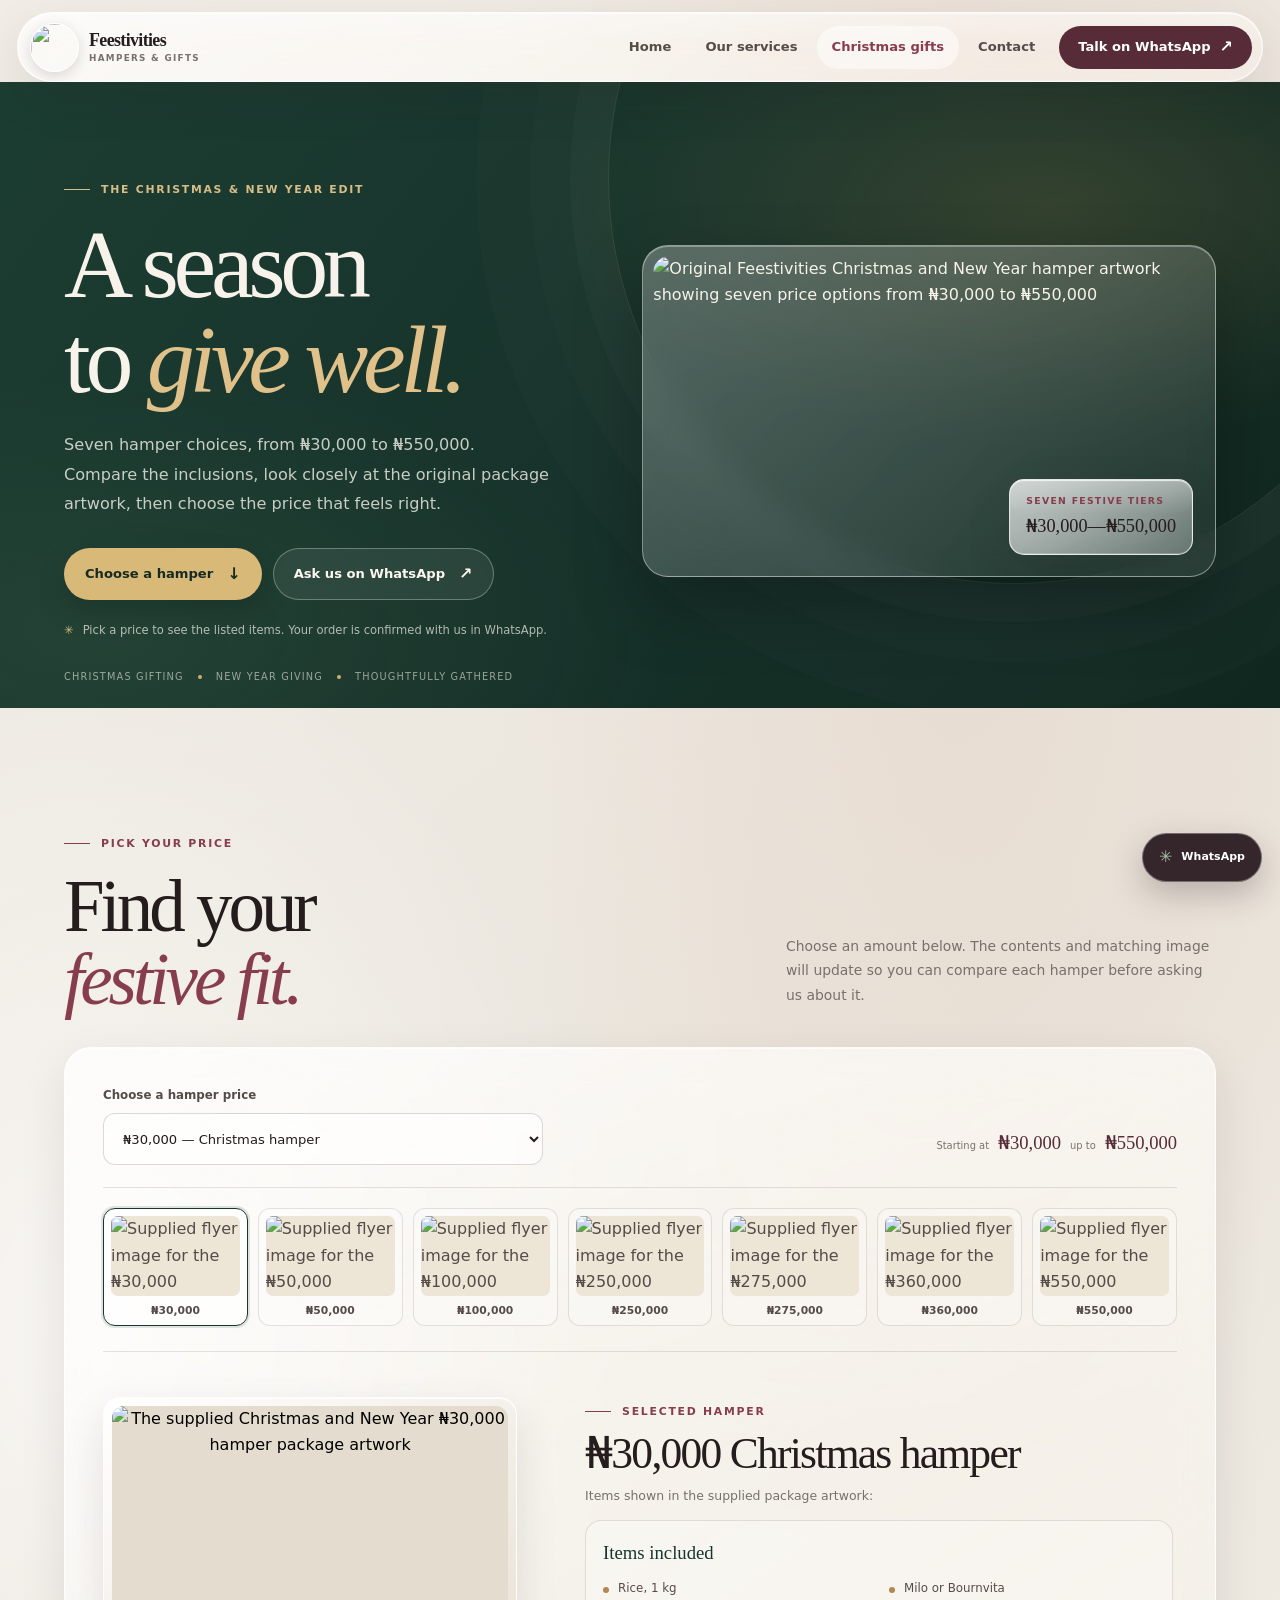
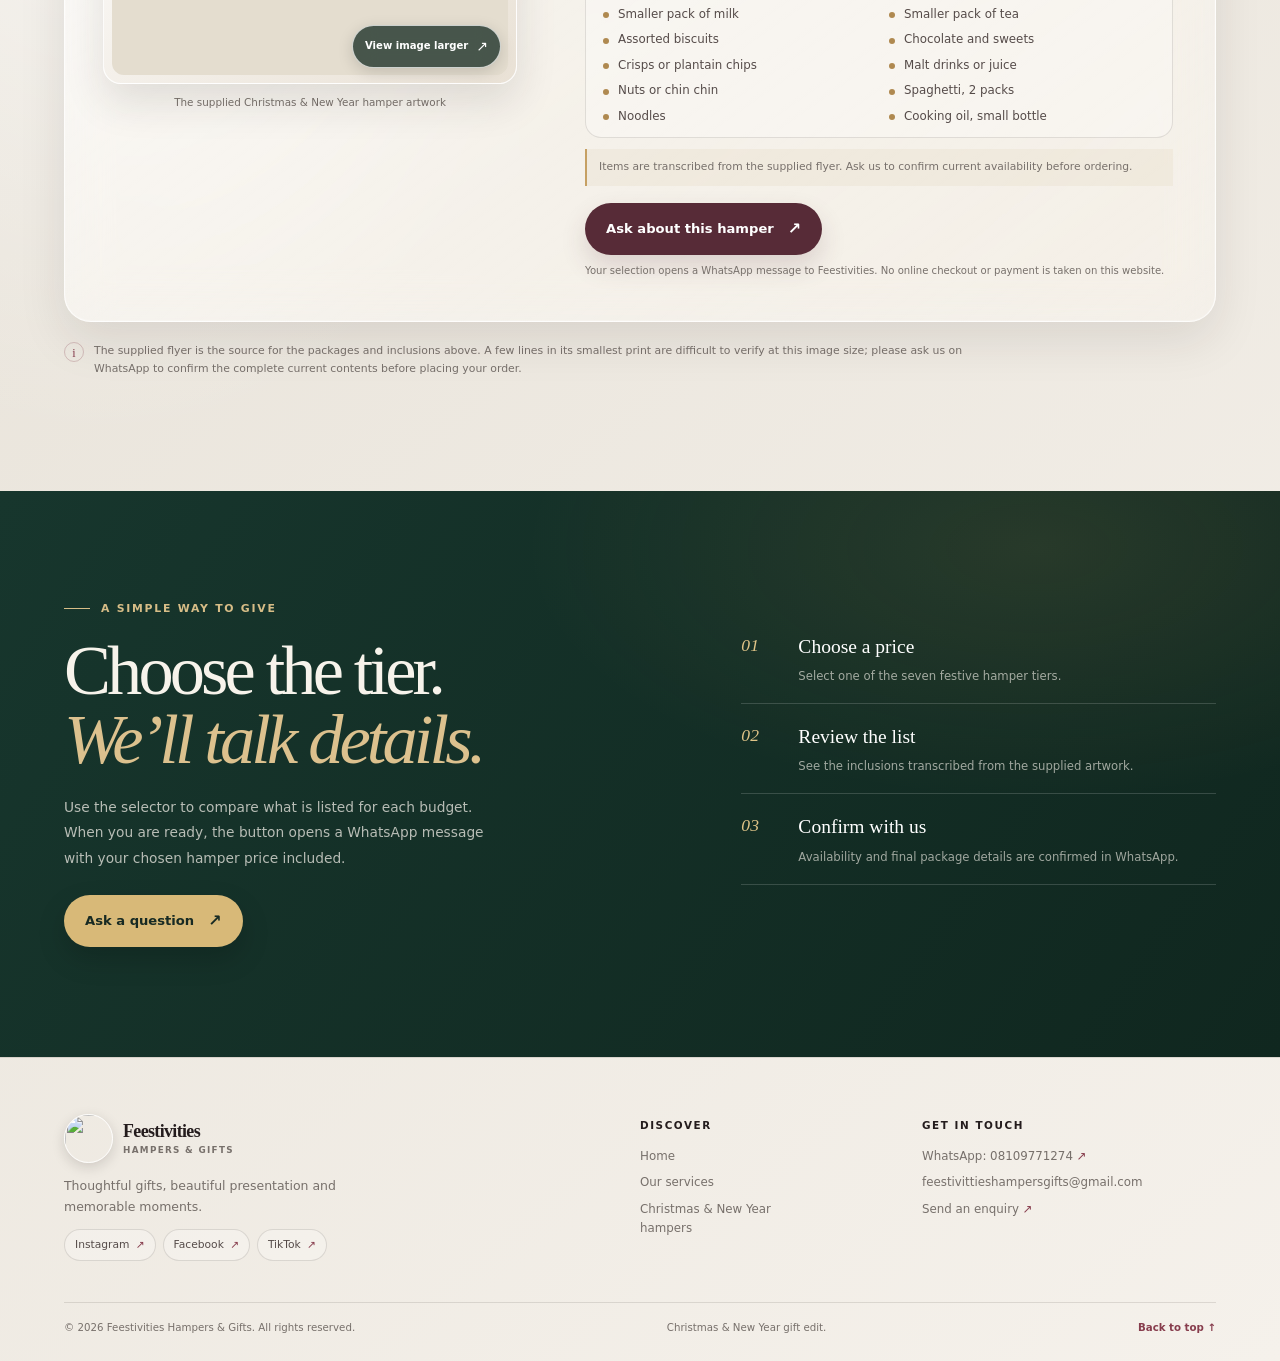
==== christmas.html @ 2f39405a "Add seasonal hamper selector and site operations" ====
<!doctype html>
<html lang="en">
<head>
  <meta charset="utf-8">
  <meta name="viewport" content="width=device-width, initial-scale=1">
  <meta name="theme-color" content="#17362d">
  <meta name="referrer" content="strict-origin-when-cross-origin">
  <title>Christmas &amp; New Year Hampers | Feestivities</title>
  <meta name="description" content="Compare seven Christmas and New Year hampers from ₦30,000 to ₦550,000. Review listed items, view each package and enquire on WhatsApp.">
  <meta name="keywords" content="Christmas hampers, New Year gifts, gift hampers Nigeria, festive hampers, holiday gifts, Feestivities">
  <meta property="og:type" content="website">
  <meta property="og:site_name" content="Feestivities Hampers &amp; Gifts">
  <meta property="og:title" content="Christmas &amp; New Year Hampers | Feestivities">
  <meta property="og:description" content="Compare seven Christmas and New Year hamper tiers from ₦30,000 to ₦550,000.">
  <meta property="og:image" content="https://files.manuscdn.com/user_upload_by_module/session_file/310519664079366504/PZFJXllDNMhSNqJx.jpg">
  <meta property="og:image:alt" content="Feestivities Christmas and New Year hamper packages and listed price tiers from the supplied flyer">
  <meta property="og:image:type" content="image/jpeg">
  <meta name="twitter:card" content="summary_large_image">
  <meta name="twitter:title" content="Christmas &amp; New Year Hampers | Feestivities">
  <meta name="twitter:description" content="Compare seven Christmas and New Year hamper tiers from ₦30,000 to ₦550,000.">
  <meta name="twitter:image" content="https://files.manuscdn.com/user_upload_by_module/session_file/310519664079366504/PZFJXllDNMhSNqJx.jpg">
  <meta name="twitter:image:alt" content="Feestivities Christmas and New Year hamper packages and listed price tiers from the supplied flyer">
  <link rel="icon" href="/manus-storage/logo_28c76340.jpg">
  <link rel="preload" as="image" href="/manus-storage/christmas-season-flyer_0f5daa36.jpg" fetchpriority="high">
  <link rel="stylesheet" href="css/style.css">
  <link rel="stylesheet" href="css/christmas.css">
  <script src="js/main.js" defer></script>
  <script src="js/christmas.js" defer></script>
</head>
<body id="top" data-page="christmas">
  <div class="scroll-meter" aria-hidden="true"><span></span></div>
  <header class="site-header glass-surface">
    <a class="brand" href="index.html" aria-label="Feestivities Hampers & Gifts home">
      <img src="/manus-storage/logo_28c76340.jpg" alt="">
      <span class="brand-name">Feestivities<small>Hampers &amp; Gifts</small></span>
    </a>
    <button class="menu-toggle" type="button" aria-label="Open navigation" aria-expanded="false" aria-controls="primary-navigation"><span></span><span></span></button>
    <nav class="main-nav" id="primary-navigation" aria-label="Main navigation">
      <a class="nav-link" href="index.html">Home</a>
      <a class="nav-link" href="services.html">Our services</a>
      <a class="nav-link is-active" href="christmas.html" aria-current="page">Christmas gifts</a>
      <a class="nav-link" href="contact.html">Contact</a>
      <a class="nav-cta" href="https://wa.me/2348109771274?text=Hello%20Feestivities%20Hampers%20%26%20Gifts%2C%20I%20would%20like%20to%20ask%20about%20your%20Christmas%20and%20New%20Year%20hampers." target="_blank" rel="noopener noreferrer">Talk on WhatsApp <span aria-hidden="true">↗</span></a>
    </nav>
  </header>

  <main>
    <section class="holiday-hero section-wrap">
      <div class="container holiday-hero-layout">
        <div class="holiday-hero-copy reveal">
          <p class="eyebrow holiday-eyebrow"><span class="eyebrow-line"></span> The Christmas &amp; New Year edit</p>
          <h1>A season<br>to <em>give well.</em></h1>
          <p class="holiday-hero-lead">Seven hamper choices, from ₦30,000 to ₦550,000. Compare the inclusions, look closely at the original package artwork, then choose the price that feels right.</p>
          <div class="hero-actions holiday-actions">
            <a class="button button-gold" href="#christmas-selector">Choose a hamper <span aria-hidden="true">↓</span></a>
            <a class="button button-glass" href="https://wa.me/2348109771274?text=Hello%20Feestivities%20Hampers%20%26%20Gifts%2C%20please%20send%20me%20the%20current%20Christmas%20and%20New%20Year%20hamper%20options." target="_blank" rel="noopener noreferrer">Ask us on WhatsApp <span aria-hidden="true">↗</span></a>
          </div>
          <p class="holiday-assurance"><span aria-hidden="true">✳</span> Pick a price to see the listed items. Your order is confirmed with us in WhatsApp.</p>
        </div>
        <figure class="holiday-hero-art reveal">
          <img src="/manus-storage/christmas-season-flyer_0f5daa36.jpg" alt="Original Feestivities Christmas and New Year hamper artwork showing seven price options from ₦30,000 to ₦550,000" fetchpriority="high">
          <figcaption class="holiday-art-note glass-surface"><span>Seven festive tiers</span><strong>₦30,000—₦550,000</strong></figcaption>
        </figure>
      </div>
      <div class="container holiday-ribbon reveal"><span>Christmas gifting</span><i></i><span>New Year giving</span><i></i><span>Thoughtfully gathered</span></div>
    </section>

    <section class="holiday-explorer section-wrap" id="christmas-selector">
      <div class="container">
        <div class="holiday-section-heading reveal">
          <div><p class="eyebrow"><span class="eyebrow-line"></span> Pick your price</p><h2>Find your<br><em>festive fit.</em></h2></div>
          <p>Choose an amount below. The contents and matching image will update so you can compare each hamper before asking us about it.</p>
        </div>

        <div class="holiday-picker glass-surface reveal">
          <div class="holiday-picker-top">
            <div class="holiday-select-wrap">
              <label for="hamper-tier">Choose a hamper price</label>
              <select id="hamper-tier" name="hamper-tier" aria-controls="selected-hamper-details">
                <option value="30000" selected>₦30,000 — Christmas hamper</option>
                <option value="50000">₦50,000 — Christmas hamper</option>
                <option value="100000">₦100,000 — Christmas hamper</option>
                <option value="250000">₦250,000 — Christmas hamper</option>
                <option value="275000">₦275,000 — Classic hamper</option>
                <option value="360000">₦360,000 — Premium hamper</option>
                <option value="550000">₦550,000 — Executive Luxury hamper</option>
              </select>
            </div>
            <p class="holiday-price-range"><span>Starting at</span><strong>₦30,000</strong><span>up to</span><strong>₦550,000</strong></p>
          </div>

          <div class="holiday-price-strip" role="group" aria-label="Select a Christmas or New Year hamper price">
            <button type="button" class="holiday-price-card is-selected" data-tier-choice="30000" aria-pressed="true">
              <img src="/manus-storage/christmas-hamper-30k_6fb6ea8e.jpg" alt="Supplied flyer image for the ₦30,000 hamper" loading="lazy"><span>₦30,000</span>
            </button>
            <button type="button" class="holiday-price-card" data-tier-choice="50000" aria-pressed="false">
              <img src="/manus-storage/christmas-hamper-50k_7fb014f1.jpg" alt="Supplied flyer image for the ₦50,000 hamper" loading="lazy"><span>₦50,000</span>
            </button>
            <button type="button" class="holiday-price-card" data-tier-choice="100000" aria-pressed="false">
              <img src="/manus-storage/christmas-hamper-100k_f8b1f1f9.jpg" alt="Supplied flyer image for the ₦100,000 hamper" loading="lazy"><span>₦100,000</span>
            </button>
            <button type="button" class="holiday-price-card" data-tier-choice="250000" aria-pressed="false">
              <img src="/manus-storage/christmas-hamper-250k_0b3e7d86.jpg" alt="Supplied flyer image for the ₦250,000 hamper" loading="lazy"><span>₦250,000</span>
            </button>
            <button type="button" class="holiday-price-card" data-tier-choice="275000" aria-pressed="false">
              <img src="/manus-storage/christmas-hamper-275k_22e24116.jpg" alt="Supplied flyer image for the ₦275,000 Classic hamper" loading="lazy"><span>₦275,000</span>
            </button>
            <button type="button" class="holiday-price-card" data-tier-choice="360000" aria-pressed="false">
              <img src="/manus-storage/christmas-hamper-360k_352757a6.jpg" alt="Supplied flyer image for the ₦360,000 Premium hamper" loading="lazy"><span>₦360,000</span>
            </button>
            <button type="button" class="holiday-price-card" data-tier-choice="550000" aria-pressed="false">
              <img src="/manus-storage/christmas-hamper-550k_cf9f7002.jpg" alt="Supplied flyer image for the ₦550,000 Executive Luxury hamper" loading="lazy"><span>₦550,000</span>
            </button>
          </div>

          <div class="selected-hamper-layout" id="selected-hamper-details" aria-live="polite">
            <figure class="package-art" id="package-art">
              <button type="button" class="package-image-button" id="open-package-image" aria-haspopup="dialog" aria-label="Open the selected hamper image larger">
                <img id="selected-package-image" src="/manus-storage/christmas-hamper-30k_6fb6ea8e.jpg" alt="Christmas and New Year ₦30,000 hamper package as shown in the supplied artwork" fetchpriority="high">
                <span class="package-image-zoom">View image larger <b aria-hidden="true">↗</b></span>
              </button>
              <span class="premium-package-focus" id="premium-package-focus" hidden aria-hidden="true"></span>
              <figcaption id="selected-package-caption">The supplied Christmas &amp; New Year hamper artwork</figcaption>
            </figure>
            <div class="package-details">
              <p class="eyebrow"><span class="eyebrow-line"></span> Selected hamper</p>
              <h3 id="selected-package-name">₦30,000 Christmas hamper</h3>
              <p class="package-help">Items shown in the supplied package artwork:</p>
              <div class="package-inclusions" id="package-inclusions">
                <article class="package-list is-active" data-package="30000" aria-labelledby="items-30000-title">
                  <h4 id="items-30000-title">Items included</h4>
                  <ul><li>Rice, 1 kg</li><li>Milo or Bournvita</li><li>Smaller pack of milk</li><li>Smaller pack of tea</li><li>Assorted biscuits</li><li>Chocolate and sweets</li><li>Crisps or plantain chips</li><li>Malt drinks or juice</li><li>Nuts or chin chin</li><li>Spaghetti, 2 packs</li><li>Noodles</li><li>Cooking oil, small bottle</li></ul>
                </article>
                <article class="package-list" data-package="50000" aria-labelledby="items-50000-title" hidden>
                  <h4 id="items-50000-title">Items included</h4>
                  <ul><li>Rice, 2 kg</li><li>Milo or Bournvita</li><li>Medium pack of milk</li><li>Medium pack of tea</li><li>Cornflakes</li><li>Assorted biscuits</li><li>Chocolate and sweets</li><li>Crisps or plantain chips</li><li>Wine or juice</li><li>Nuts or chin chin</li><li>Spaghetti, 2 packs</li><li>Sardines, 2 cans</li><li>Noodles</li><li>Cooking oil, medium bottle</li></ul>
                </article>
                <article class="package-list" data-package="100000" aria-labelledby="items-100000-title" hidden>
                  <h4 id="items-100000-title">Items included</h4>
                  <ul><li>Rice, 5 kg</li><li>Milo or Bournvita, large pack</li><li>Milk, large pack</li><li>Coffee</li><li>Cornflakes</li><li>Assorted biscuits</li><li>Premium chocolate and sweets</li><li>Crisps or plantain chips</li><li>Wine</li><li>Juice</li><li>Nuts or chin chin</li><li>Spaghetti, 2 packs</li><li>Sardines, 2 cans</li><li>Comfort for clothes</li><li>Premium olive oil or cooking oil</li><li>Water flask</li><li>Quality honey</li></ul>
                </article>
                <article class="package-list" data-package="250000" aria-labelledby="items-250000-title" hidden>
                  <h4 id="items-250000-title">Items included</h4>
                  <ul><li>Stainless steel water flask</li><li>Premium rice, 5 kg</li><li>Milo or Bournvita</li><li>Extra-large pack of milk</li><li>Extra-large pack of flavoured tea</li><li>Premium coffee</li><li>Cornflakes</li><li>Family-size oatmeal</li><li>Assorted biscuits</li><li>Premium chocolate and sweets</li><li>Crisps or plantain chips</li><li>Nuts or chin chin</li><li>Paste sauce</li><li>Smoked fish</li><li>Baked beans</li><li>Mayonnaise, spaghetti, imported sardines, premium juice, wines, green peas, sweet corn, tissue and a Christmas card are also listed in the supplied artwork; some of this small print is not fully legible.</li></ul>
                </article>
                <article class="package-list" data-package="275000" aria-labelledby="items-275000-title" hidden>
                  <h4 id="items-275000-title">Classic hamper — items shown</h4>
                  <ul><li>Hamper basket or box</li><li>Stainless steel water flask</li><li>Premium rice, 5 kg</li><li>Milo or Bournvita, extra-large pack</li><li>Milk, extra-large pack</li><li>Flavoured tea</li><li>Premium coffee</li><li>Cornflakes, family size</li><li>Oatmeal</li><li>Assorted biscuits</li><li>Premium chocolate and sweets</li><li>Crisps or plantain chips</li><li>Nuts or chin chin</li><li>Mayonnaise, big pack</li><li>Spaghetti, 2 packs</li><li>Paste sauce</li><li>Smoked fish</li><li>Imported sardines</li><li>Premium juice</li><li>Premium non-alcoholic wine</li><li>Premium hard wine</li><li>Baked beans, big pack</li><li>Green peas, big pack</li><li>Sweet corn, big pack</li><li>Tissue box</li><li>Luxury hamper presentation</li><li>Customized Christmas card</li></ul>
                </article>
                <article class="package-list" data-package="360000" aria-labelledby="items-360000-title" hidden>
                  <h4 id="items-360000-title">Premium hamper — items shown</h4>
                  <ul><li>Premium rice, 5 kg</li><li>Premium garri</li><li>Beans, 3 kg</li><li>Spaghetti, 3 packs</li><li>Macaroni, 2 packs</li><li>Premium vegetable oil</li><li>Tomato paste</li><li>Curry and thyme</li><li>Seasoning cubes</li><li>Smoked fish</li><li>Corned beef</li><li>Imported sardines</li><li>Baked beans</li><li>Sweet corn</li><li>Oats, 2 packs</li><li>Mayonnaise</li><li>Milo or Bournvita, large pack</li><li>Premium tea and coffee</li><li>Cranberry, family size</li><li>Oreo</li><li>Chocolate drink</li><li>Flavoured milk and juice</li><li>Non-alcoholic wine</li><li>Fortified water</li><li>Assorted biscuits, cookies and sweets</li><li>Potato chips</li><li>Mixed nuts, chin chin and popcorn</li><li>Seasonal fresh fruits</li><li>Air freshener and kitchen towel</li><li>Stainless steel flask</li><li>Customized Christmas card</li></ul>
                </article>
                <article class="package-list" data-package="550000" aria-labelledby="items-550000-title" hidden>
                  <h4 id="items-550000-title">Executive Luxury hamper — items shown</h4>
                  <ul><li>Premium basmati rice, 5 kg</li><li>Premium honey, 1 litre</li><li>Premium garri, 5 kg</li><li>Golden Morn</li><li>Beans, 5 kg</li><li>Spaghetti, 3 packs</li><li>Macaroni, 3 packs</li><li>Premium vegetable oil</li><li>Tomato paste</li><li>Premium tea and coffee</li><li>Premium chocolate</li><li>Mixed nuts</li><li>Pringles, 2 tubes</li><li>Fruit juice, 2 large</li><li>Premium Irish juice</li><li>Non-alcoholic wine, large pack</li><li>Baked beans</li><li>Sweet corn</li><li>Oats, 2 packs</li><li>Chocolate drink</li><li>Milk, large pack</li><li>Assorted biscuits and sweets</li><li>Crisps or plantain chips</li><li>Premium hand wash</li><li>Ginger supplement</li><li>Perfume or diffuser</li><li>Imported sardines</li><li>Seasonal fresh vegetables</li><li>Luxury gift box or basket and presentation (small print is unclear)</li><li>Customized Christmas card</li></ul>
                </article>
              </div>
              <p class="package-source-note" id="package-source-note">Items are transcribed from the supplied flyer. Ask us to confirm current availability before ordering.</p>
              <a class="button button-dark package-order" id="order-selected-package" href="https://wa.me/2348109771274" target="_blank" rel="noopener noreferrer">Ask about this hamper <span aria-hidden="true">↗</span></a>
              <p class="package-no-checkout">Your selection opens a WhatsApp message to Feestivities. No online checkout or payment is taken on this website.</p>
            </div>
          </div>
        </div>

        <p class="holiday-print-note reveal"><span aria-hidden="true">i</span> The supplied flyer is the source for the packages and inclusions above. A few lines in its smallest print are difficult to verify at this image size; please ask us on WhatsApp to confirm the complete current contents before placing your order.</p>
      </div>
    </section>

    <section class="holiday-how section-wrap">
      <div class="container holiday-how-layout">
        <div class="holiday-how-copy reveal">
          <p class="eyebrow holiday-eyebrow"><span class="eyebrow-line"></span> A simple way to give</p>
          <h2>Choose the tier.<br><em>We’ll talk details.</em></h2>
          <p>Use the selector to compare what is listed for each budget. When you are ready, the button opens a WhatsApp message with your chosen hamper price included.</p>
          <a class="button button-gold" href="contact.html#enquiry">Ask a question <span aria-hidden="true">↗</span></a>
        </div>
        <div class="holiday-how-steps reveal">
          <div class="holiday-step"><span>01</span><div><strong>Choose a price</strong><p>Select one of the seven festive hamper tiers.</p></div></div>
          <div class="holiday-step"><span>02</span><div><strong>Review the list</strong><p>See the inclusions transcribed from the supplied artwork.</p></div></div>
          <div class="holiday-step"><span>03</span><div><strong>Confirm with us</strong><p>Availability and final package details are confirmed in WhatsApp.</p></div></div>
        </div>
      </div>
    </section>
  </main>

  <footer class="site-footer">
    <div class="container footer-main">
      <div class="footer-brand-block"><a class="brand footer-brand" href="index.html" aria-label="Feestivities Hampers & Gifts home"><img src="/manus-storage/logo_28c76340.jpg" alt=""><span class="brand-name">Feestivities<small>Hampers &amp; Gifts</small></span></a><p>Thoughtful gifts, beautiful presentation and memorable moments.</p><div class="social-links" aria-label="Social media"><a href="https://www.instagram.com/f_hampers_gifts?igsi=MThiamdqd2gwbDBrdw==" target="_blank" rel="noopener noreferrer">Instagram <span>↗</span></a><a href="https://www.facebook.com/profile.php?id=61571345895703&amp;mibextid=rS40aB7S9Ucbxw6v" target="_blank" rel="noopener noreferrer">Facebook <span>↗</span></a><a href="https://www.tiktok.com/@feestivities_hamp?_r=1&amp;_t=ZS-99L8Qdt3c1w" target="_blank" rel="noopener noreferrer">TikTok <span>↗</span></a></div></div>
      <div class="footer-link-group"><h2>Discover</h2><a href="index.html">Home</a><a href="services.html">Our services</a><a href="christmas.html">Christmas &amp; New Year hampers</a></div>
      <div class="footer-link-group"><h2>Get in touch</h2><a href="https://wa.me/2348109771274" target="_blank" rel="noopener noreferrer">WhatsApp: 08109771274 <span>↗</span></a><a href="mailto:feestivittieshampersgifts@gmail.com">feestivittieshampersgifts@gmail.com</a><a href="contact.html#enquiry">Send an enquiry <span>↗</span></a></div>
    </div>
    <div class="container footer-bottom"><span>© 2026 Feestivities Hampers &amp; Gifts. All rights reserved.</span><span>Christmas &amp; New Year gift edit.</span><a href="#top" class="back-top">Back to top ↑</a></div>
  </footer>
  <a class="whatsapp-float" href="https://wa.me/2348109771274?text=Hello%20Feestivities%20Hampers%20%26%20Gifts%2C%20I%20would%20like%20to%20ask%20about%20Christmas%20and%20New%20Year%20hampers." target="_blank" rel="noopener noreferrer" aria-label="Ask Feestivities about Christmas hampers on WhatsApp"><span aria-hidden="true">✳</span><small>WhatsApp</small></a>

  <dialog class="package-image-dialog" id="package-image-dialog" aria-label="Hamper artwork full size">
    <div class="package-image-dialog-inner"><button type="button" class="package-image-close" id="close-package-image" aria-label="Close enlarged hamper artwork">×</button><img id="package-image-large" src="/manus-storage/christmas-hamper-30k_6fb6ea8e.jpg" alt="Enlarged Christmas and New Year hamper artwork"><p id="package-image-caption">Christmas and New Year hamper artwork</p></div>
  </dialog>
</body>
</html>
---- css/style.css ----
@charset "UTF-8";

:root {
  color-scheme: light;
  --paper: #eee9e1;
  --paper-light: #f7f4ee;
  --paper-deep: #e5dfd6;
  --ink: #241c1d;
  --ink-soft: #554b49;
  --muted: #77706b;
  --line: rgba(45, 32, 30, .12);
  --berry: #873d4d;
  --berry-dark: #572b37;
  --berry-light: #b87379;
  --gold: #c3a06b;
  --glass: rgba(255, 253, 249, .48);
  --glass-bright: rgba(255, 255, 255, .68);
  --glass-edge: rgba(255, 255, 255, .74);
  --shadow-soft: 0 18px 48px rgba(44, 31, 30, .10);
  --shadow-deep: 0 28px 75px rgba(42, 20, 28, .20);
  --serif: "Iowan Old Style", "Baskerville", "Palatino Linotype", "Book Antiqua", Georgia, serif;
  --sans: "Avenir Next", Avenir, "Segoe UI", system-ui, -apple-system, sans-serif;
  --page: 1280px;
  --gutter: clamp(22px, 5vw, 76px);
}

* { box-sizing: border-box; }
html { scroll-behavior: smooth; scroll-padding-top: 100px; }
body {
  margin: 0;
  color: var(--ink);
  background:
    radial-gradient(ellipse at 74% 13%, rgba(215, 175, 160, .22), transparent 29rem),
    radial-gradient(ellipse at 8% 45%, rgba(255, 255, 255, .64), transparent 32rem),
    linear-gradient(140deg, #f1ede6 0%, #eae5dc 46%, #f5f1eb 100%);
  font-family: var(--sans);
  font-size: 16px;
  line-height: 1.65;
  -webkit-font-smoothing: antialiased;
  text-rendering: optimizeLegibility;
}
body::before {
  position: fixed;
  z-index: -1;
  inset: 0;
  pointer-events: none;
  content: "";
  opacity: .14;
  background-image: radial-gradient(rgba(49, 35, 33, .2) .45px, transparent .55px);
  background-size: 6px 6px;
}
::selection { color: #fff; background: var(--berry); }
a { color: inherit; text-decoration: none; }
img { display: block; max-width: 100%; }
button, input, select, textarea { font: inherit; }
button, a { -webkit-tap-highlight-color: transparent; }
button:focus-visible, a:focus-visible, input:focus-visible, select:focus-visible, textarea:focus-visible {
  outline: 3px solid rgba(135, 61, 77, .62);
  outline-offset: 4px;
}
[hidden] { display: none !important; }
.container { width: min(calc(100% - var(--gutter) * 2), var(--page)); margin-inline: auto; }
.section-wrap { position: relative; }
.glass-surface {
  position: relative;
  isolation: isolate;
  overflow: hidden;
  border: 1px solid var(--glass-edge);
  background: linear-gradient(145deg, rgba(255,255,255,.70), rgba(255,255,255,.27));
  box-shadow: var(--shadow-soft), inset 0 1px 1px rgba(255,255,255,.8), inset 0 -1px 0 rgba(255,255,255,.2);
  -webkit-backdrop-filter: blur(22px) saturate(145%);
  backdrop-filter: blur(22px) saturate(145%);
}
.glass-surface::before {
  position: absolute;
  z-index: -1;
  inset: 0 0 auto;
  height: 46%;
  border-radius: inherit;
  pointer-events: none;
  content: "";
  background: linear-gradient(180deg, rgba(255,255,255,.25), transparent);
}

.scroll-meter { position: fixed; z-index: 100; inset: 0 0 auto; height: 2px; pointer-events: none; }
.scroll-meter span { display: block; width: 100%; height: 100%; background: var(--berry); transform: scaleX(var(--scroll-progress, 0)); transform-origin: left; }
.site-header {
  position: sticky;
  z-index: 50;
  top: 12px;
  display: flex;
  align-items: center;
  justify-content: space-between;
  width: min(calc(100% - 34px), 1320px);
  min-height: 70px;
  margin: 12px auto 0;
  padding: 8px 10px 8px 12px;
  border-radius: 999px;
  transition: box-shadow .3s ease, background .3s ease, transform .3s ease;
}
.site-header.is-scrolled { box-shadow: 0 15px 42px rgba(44,31,30,.14), inset 0 1px 0 rgba(255,255,255,.85); background: rgba(251,249,245,.74); }
.brand { display: inline-flex; align-items: center; gap: 10px; min-width: 0; }
.brand img { width: 49px; height: 49px; flex: 0 0 auto; border: 1px solid rgba(255,255,255,.9); border-radius: 50%; object-fit: cover; box-shadow: 0 4px 13px rgba(29,20,19,.15); }
.brand-name { display: flex; flex-direction: column; font-family: var(--serif); font-size: 1.12rem; font-weight: 700; line-height: 1.08; letter-spacing: -.035em; white-space: nowrap; }
.brand-name small { margin-top: 4px; color: var(--muted); font-family: var(--sans); font-size: .55rem; font-weight: 700; letter-spacing: .15em; text-transform: uppercase; }
.main-nav { display: flex; align-items: center; gap: 4px; }
.nav-link, .nav-cta { display: inline-flex; align-items: center; justify-content: center; min-height: 43px; padding: 0 15px; border-radius: 999px; font-size: .82rem; font-weight: 600; transition: color .2s ease, background .2s ease, transform .2s ease; }
.nav-link { color: var(--ink-soft); }
.nav-link:hover, .nav-link.is-active { color: var(--berry); background: rgba(255,255,255,.5); }
.nav-cta { gap: 9px; margin-left: 5px; padding-inline: 19px; color: #fff; background: var(--berry-dark); }
.nav-cta span { font-size: 1rem; transition: transform .2s ease; }
.nav-cta:hover { transform: translateY(-1px); background: var(--berry); }
.nav-cta:hover span { transform: translate(2px,-2px); }
.menu-toggle { display: none; }

.hero { padding: clamp(56px, 8vw, 110px) 0 35px; overflow: clip; }
.hero-layout { display: grid; grid-template-columns: minmax(0, .95fr) minmax(0, 1.05fr); align-items: center; gap: clamp(34px, 6.5vw, 96px); }
.hero-copy { position: relative; z-index: 2; padding: 0 0 16px 2px; }
.eyebrow { display: flex; align-items: center; gap: 11px; margin: 0 0 20px; color: var(--berry); font-size: .68rem; font-weight: 750; letter-spacing: .16em; line-height: 1.4; text-transform: uppercase; }
.eyebrow-line { display: inline-block; width: 26px; height: 1px; flex: 0 0 auto; background: currentColor; }
h1, h2, h3, p { margin-top: 0; }
h1, h2 { font-family: var(--serif); font-weight: 500; letter-spacing: -.055em; line-height: .99; }
h1 { max-width: 660px; margin-bottom: 25px; font-size: clamp(3.7rem, 7.3vw, 7.25rem); }
h1 em, h2 em { color: var(--berry); font-weight: 400; }
.hero-lead { max-width: 490px; margin-bottom: 0; color: var(--ink-soft); font-size: clamp(1rem, 1.3vw, 1.13rem); line-height: 1.8; }
.hero-actions { display: flex; align-items: center; gap: 25px; flex-wrap: wrap; margin-top: 30px; }
.button { display: inline-flex; align-items: center; justify-content: center; gap: 14px; min-height: 52px; padding: 0 20px; border: 1px solid transparent; border-radius: 999px; font-size: .82rem; font-weight: 700; transition: transform .25s ease, color .25s ease, background .25s ease, box-shadow .25s ease; }
.button span { font-size: 1rem; transition: transform .2s ease; }
.button:hover { transform: translateY(-2px); }
.button:hover span { transform: translate(2px,-2px); }
.button-dark { color: #fff; background: var(--berry-dark); box-shadow: 0 12px 26px rgba(87,43,55,.16); }
.button-dark:hover { background: var(--berry); box-shadow: 0 15px 30px rgba(87,43,55,.24); }
.button-glass { color: #fff; border-color: rgba(255,255,255,.43); background: rgba(255,255,255,.1); -webkit-backdrop-filter: blur(15px); backdrop-filter: blur(15px); }
.button-glass:hover { background: rgba(255,255,255,.18); }
.text-link { display: inline-flex; align-items: center; gap: 9px; width: fit-content; color: var(--berry-dark); font-size: .79rem; font-weight: 700; }
.text-link span { display: inline-block; transition: transform .2s ease; }
.text-link:hover span { transform: translate(3px,-2px); }
.quiet-note { display: flex; align-items: center; gap: 9px; margin: 25px 0 0; color: var(--muted); font-size: .71rem; }
.quiet-dot { width: 6px; height: 6px; border-radius: 50%; background: var(--gold); box-shadow: 0 0 0 4px rgba(195,160,107,.15); }
.hero-stage { position: relative; width: min(100%, 600px); min-height: 530px; margin-inline: auto; isolation: isolate; --tilt-x: 0px; --tilt-y: 0px; }
.hero-image { position: absolute; overflow: hidden; box-shadow: var(--shadow-deep); }
.hero-image img { width: 100%; height: 100%; object-fit: cover; transition: transform .9s cubic-bezier(.2,.75,.25,1); }
.hero-image-main { inset: 0 3% 2% 16%; border: 8px solid rgba(255,255,255,.58); border-radius: 48% 48% 28px 28px; background: #d8c9bb; transform: rotate(1.3deg); }
.hero-image-main img { object-position: center; }
.hero-stage:hover .hero-image-main img { transform: scale(1.035); }
.hero-image-detail { z-index: 3; left: 0; bottom: 10%; width: 30%; aspect-ratio: .79; border: 6px solid rgba(250,248,244,.86); border-radius: 48% 48% 19px 19px; transform: rotate(-4deg) translate3d(var(--tilt-x), var(--tilt-y), 0); transition: transform .28s ease-out; }
.hero-image-detail img { object-position: center; }
.hero-glass-note { position: absolute; z-index: 4; right: 0; bottom: 8%; width: min(64%, 320px); min-height: 132px; padding: 21px 23px; border-radius: 18px 28px 18px 18px; }
.note-overline { display: block; margin-bottom: 9px; color: var(--berry); font-size: .62rem; font-weight: 750; letter-spacing: .16em; text-transform: uppercase; }
.hero-glass-note strong { display: block; font-family: var(--serif); font-size: 1.3rem; font-weight: 500; line-height: 1.12; letter-spacing: -.03em; }
.note-mark { position: absolute; right: 20px; bottom: 14px; color: rgba(135,61,77,.24); font-family: var(--serif); font-size: 2.7rem; font-style: italic; line-height: 1; }
.hero-side-caption { position: absolute; z-index: 2; top: 32%; right: -5%; color: var(--muted); font-size: .55rem; font-weight: 700; letter-spacing: .2em; writing-mode: vertical-rl; }
.hero-orb { position: absolute; z-index: -1; top: -6%; right: -8%; width: 67%; aspect-ratio: 1; border: 1px solid rgba(135,61,77,.13); border-radius: 50%; background: radial-gradient(circle at 35% 35%, rgba(255,255,255,.46), rgba(209,170,159,.18) 54%, rgba(255,255,255,0) 73%); filter: blur(1px); transform: translate3d(calc(var(--tilt-x) * -.28), calc(var(--tilt-y) * -.28), 0); transition: transform .3s ease-out; }
.hero-foot { display: flex; align-items: center; gap: 17px; padding-top: 22px; color: var(--muted); font-size: .66rem; letter-spacing: .08em; text-transform: uppercase; }
.foot-divider { width: 4px; height: 4px; border-radius: 50%; background: var(--berry-light); }

.gift-edit { padding: clamp(85px, 11vw, 155px) 0 clamp(80px, 10vw, 132px); }
.section-heading { display: flex; align-items: end; justify-content: space-between; gap: 40px; margin-bottom: 40px; }
h2 { margin-bottom: 0; font-size: clamp(2.8rem, 5.8vw, 5.25rem); }
.heading-aside { max-width: 360px; padding-bottom: 7px; }
.heading-aside p { margin-bottom: 14px; color: var(--muted); font-size: .88rem; line-height: 1.8; }
.filter-row { display: flex; align-items: center; gap: 8px; margin-bottom: 22px; }
.filter-label { margin-right: 5px; color: var(--muted); font-size: .7rem; }
.filter-chip { min-height: 35px; padding: 0 14px; border: 1px solid rgba(45,32,30,.15); border-radius: 999px; color: var(--ink-soft); background: rgba(255,255,255,.27); cursor: pointer; font-size: .7rem; transition: color .2s, border .2s, background .2s, transform .2s; }
.filter-chip:hover { transform: translateY(-1px); border-color: var(--berry); }
.filter-chip.is-selected { color: #fff; border-color: var(--berry-dark); background: var(--berry-dark); }
.rail-controls { display: flex; gap: 7px; margin-left: auto; }
.round-control { display: grid; width: 39px; height: 39px; place-items: center; border: 1px solid rgba(45,32,30,.17); border-radius: 50%; color: var(--ink); background: rgba(255,255,255,.37); cursor: pointer; transition: color .2s, background .2s, transform .2s; }
.round-control:hover { color: #fff; background: var(--berry-dark); transform: translateY(-2px); }
.product-rail { display: flex; gap: 20px; overflow-x: auto; overscroll-behavior-inline: contain; scroll-snap-type: x mandatory; scrollbar-width: none; padding: 2px 2px 15px; }
.product-rail::-webkit-scrollbar { display: none; }
.product-slide { flex: 0 0 clamp(245px, 26vw, 306px); scroll-snap-align: start; }
.product-photo { position: relative; display: block; overflow: hidden; aspect-ratio: .86; border: 1px solid rgba(255,255,255,.65); border-radius: 48% 48% 19px 19px; background: #d8cfc5; box-shadow: 0 15px 36px rgba(45,32,30,.10); }
.product-photo::after { position: absolute; inset: 0; content: ""; pointer-events: none; background: linear-gradient(180deg, rgba(30,20,20,.1), transparent 22%, transparent 62%, rgba(30,20,20,.1)); }
.product-photo img { width: 100%; height: 100%; object-fit: cover; transition: transform .65s cubic-bezier(.2,.7,.2,1), filter .5s ease; }
.product-slide:hover .product-photo img { transform: scale(1.055); filter: saturate(1.07); }
.photo-index { position: absolute; z-index: 1; top: 15px; left: 16px; padding: 7px 10px; border: 1px solid rgba(255,255,255,.57); border-radius: 999px; color: #fff; background: rgba(38,28,27,.22); -webkit-backdrop-filter: blur(12px); backdrop-filter: blur(12px); font-size: .62rem; letter-spacing: .05em; }
.photo-index i { padding-inline: 3px; font-style: normal; opacity: .72; }
.photo-arrow { position: absolute; z-index: 1; right: 14px; bottom: 14px; display: grid; width: 39px; height: 39px; place-items: center; border: 1px solid rgba(255,255,255,.7); border-radius: 50%; color: #fff; background: rgba(36,28,29,.23); -webkit-backdrop-filter: blur(11px); backdrop-filter: blur(11px); transition: color .2s, background .2s, transform .2s; }
.product-slide:hover .photo-arrow { color: var(--berry-dark); background: rgba(255,255,255,.87); transform: rotate(45deg); }
.product-caption { position: relative; margin: -15px 12px 0; padding: 17px 16px 2px; border-radius: 15px; background: linear-gradient(145deg, rgba(250,248,243,.9), rgba(250,248,243,.64)); box-shadow: 0 8px 24px rgba(45,32,30,.06); -webkit-backdrop-filter: blur(15px); backdrop-filter: blur(15px); }
.product-type { display: block; margin-bottom: 4px; color: var(--berry); font-size: .59rem; font-weight: 750; letter-spacing: .14em; text-transform: uppercase; }
.product-caption h3 { margin: 0 0 7px; font-family: var(--serif); font-size: 1.35rem; font-weight: 500; letter-spacing: -.025em; line-height: 1.2; }
.product-caption .text-link { padding: 2px 0 13px; font-size: .68rem; }
.rail-hint { display: flex; align-items: center; gap: 8px; margin: 13px 0 0; color: var(--muted); font-size: .69rem; }
.rail-hint span { color: var(--berry); font-size: .95rem; }

.moments-section { padding: 60px 0 clamp(100px, 14vw, 185px); }
.moments-layout { display: grid; grid-template-columns: minmax(0, .94fr) minmax(0, 1.06fr); align-items: center; gap: clamp(52px, 10vw, 150px); }
.moments-visual { position: relative; min-height: 560px; }
.moment-photo { position: absolute; overflow: hidden; border: 7px solid rgba(255,255,255,.73); box-shadow: var(--shadow-soft); }
.moment-photo img { width: 100%; height: 100%; object-fit: cover; }
.moment-photo-tall { inset: 0 18% 5% 0; border-radius: 50% 50% 25px 25px; }
.moment-photo-small { right: 0; bottom: 11%; width: 43%; aspect-ratio: .9; border-width: 5px; border-radius: 50% 50% 18px 18px; transform: rotate(4deg); }
.moment-caption { position: absolute; right: 4%; top: 13%; max-width: 205px; padding: 14px 17px; border-radius: 15px; color: var(--berry-dark); font-family: var(--serif); font-size: 1.02rem; font-style: italic; transform: rotate(2deg); }
.moments-copy { padding-block: 20px; }
.moments-copy h2 { margin-bottom: 23px; }
.moments-lead { max-width: 520px; margin-bottom: 26px; color: var(--muted); font-size: .92rem; line-height: 1.85; }
.moment-links { display: flex; flex-wrap: wrap; gap: 0 18px; margin-bottom: 23px; border-top: 1px solid var(--line); }
.moment-links a { display: flex; align-items: center; justify-content: space-between; width: calc(50% - 9px); min-height: 49px; border-bottom: 1px solid var(--line); color: var(--ink-soft); font-size: .75rem; transition: color .2s, padding .2s; }
.moment-links a span { color: var(--berry); font-size: .87rem; }
.moment-links a:hover { padding-inline: 5px; color: var(--berry); }

.ritual-section { overflow: hidden; padding: clamp(70px, 9vw, 115px) 0; color: #f8f2ee; background: radial-gradient(ellipse at 81% 8%, rgba(168,100,104,.22), transparent 34rem), linear-gradient(120deg,#432a32 0%,#2b2024 50%,#38252c 100%); }
.ritual-section::before { position: absolute; top: -26rem; left: -16rem; width: 55rem; aspect-ratio: 1; border: 1px solid rgba(255,255,255,.08); border-radius: 50%; content: ""; box-shadow: 0 0 0 55px rgba(255,255,255,.018), 0 0 0 110px rgba(255,255,255,.015); }
.ritual-layout { position: relative; display: grid; grid-template-columns: minmax(0, .9fr) minmax(0, 1.1fr); gap: clamp(60px, 12vw, 180px); align-items: start; }
.eyebrow-light { color: #d8b5a2; }
.ritual-copy h2 { margin-bottom: 24px; font-size: clamp(3.2rem, 6vw, 5.6rem); }
.ritual-copy h2 em { color: #d6a0a0; }
.ritual-copy > p:not(.eyebrow) { max-width: 430px; margin-bottom: 28px; color: rgba(250,244,239,.74); font-size: .91rem; line-height: 1.9; }
.ritual-steps { padding-top: 3px; }
.ritual-step { display: grid; grid-template-columns: 46px 1fr; gap: 15px; padding: 17px 0; border-bottom: 1px solid rgba(255,255,255,.13); }
.ritual-step > span { color: #d5a6a0; font-family: var(--serif); font-size: 1.2rem; font-style: italic; }
.ritual-step h3 { margin: 0 0 3px; color: #fff; font-family: var(--serif); font-size: 1.28rem; font-weight: 500; letter-spacing: -.02em; }
.ritual-step p { margin: 0; color: rgba(250,244,239,.62); font-size: .76rem; }
.ritual-photo { position: relative; display: flex; align-items: end; justify-content: space-between; min-height: 186px; margin-top: 23px; overflow: hidden; border: 1px solid rgba(255,255,255,.28); border-radius: 18px; box-shadow: 0 16px 34px rgba(0,0,0,.19); }
.ritual-photo::after { position: absolute; inset: 30% 0 0; content: ""; background: linear-gradient(0deg,rgba(36,22,27,.82),transparent); }
.ritual-photo img { position: absolute; inset: 0; width: 100%; height: 100%; object-fit: cover; transition: transform .5s; }
.ritual-photo:hover img { transform: scale(1.04); }
.ritual-photo span { position: relative; z-index: 1; width: 100%; padding: 15px 17px; color: #fff; font-family: var(--serif); font-size: 1.14rem; }
.ritual-photo b { float: right; font-family: var(--sans); font-size: .95rem; font-weight: 400; }

.closing-section { padding: clamp(75px, 10vw, 130px) 0; }
.closing-card { display: flex; flex-direction: column; align-items: center; min-height: 420px; justify-content: center; padding: 54px 28px; border-radius: 34px; text-align: center; }
.closing-card::after { position: absolute; z-index: -1; top: -175px; right: -25px; width: 410px; height: 410px; border: 1px solid rgba(135,61,77,.11); border-radius: 50%; content: ""; box-shadow: 0 0 0 38px rgba(135,61,77,.025), 0 0 0 76px rgba(135,61,77,.02); }
.closing-stamp { position: absolute; top: 24px; right: 31px; color: rgba(135,61,77,.22); font-family: var(--serif); font-size: 2.5rem; font-style: italic; }
.closing-card .eyebrow { margin-bottom: 16px; }
.closing-card h2 { margin-bottom: 17px; font-size: clamp(3rem, 6vw, 5rem); }
.closing-card > p:not(.eyebrow) { max-width: 420px; margin-bottom: 22px; color: var(--muted); font-size: .88rem; }
.closing-footnote { margin-top: 12px; color: var(--muted); font-size: .65rem; }

.site-footer { padding: 18px 0 25px; border-top: 1px solid var(--line); }
.footer-main { display: grid; grid-template-columns: minmax(0, 1.45fr) minmax(130px, .55fr) minmax(0, .9fr); gap: clamp(35px, 8vw, 110px); padding: 38px 0 41px; }
.footer-brand { margin-bottom: 13px; }
.footer-brand-block > p { max-width: 320px; margin-bottom: 12px; color: var(--muted); font-size: .78rem; }
.social-links { display: flex; flex-wrap: wrap; gap: 7px; }
.social-links a { display: inline-flex; align-items: center; gap: 6px; padding: 6px 10px; border: 1px solid rgba(45,32,30,.13); border-radius: 999px; color: var(--ink-soft); background: rgba(255,255,255,.26); font-size: .67rem; transition: border .2s, color .2s, background .2s; }
.social-links a span { color: var(--berry); }
.social-links a:hover { color: var(--berry); border-color: rgba(135,61,77,.35); background: rgba(255,255,255,.54); }
.footer-link-group { display: flex; flex-direction: column; align-items: flex-start; gap: 7px; }
.footer-link-group h2 { margin: 5px 0 8px; font-family: var(--sans); font-size: .65rem; font-weight: 750; letter-spacing: .15em; line-height: 1.2; text-transform: uppercase; }
.footer-link-group > a { color: var(--muted); font-size: .74rem; transition: color .2s; }
.footer-link-group > a span { color: var(--berry); }
.footer-link-group > a:hover { color: var(--berry); }
.footer-bottom { display: flex; align-items: center; justify-content: space-between; gap: 18px; padding-top: 16px; border-top: 1px solid var(--line); color: var(--muted); font-size: .64rem; }
.back-top { color: var(--berry); font-weight: 700; }
.whatsapp-float { position: fixed; z-index: 40; right: 18px; bottom: 18px; display: flex; align-items: center; gap: 9px; min-height: 49px; padding: 0 16px; border: 1px solid rgba(255,255,255,.32); border-radius: 999px; color: #fff; background: #34262a; box-shadow: 0 12px 32px rgba(38,28,29,.25); transition: transform .2s, background .2s; }
.whatsapp-float > span { color: #a9c2a8; font-size: 1rem; }
.whatsapp-float small { font-size: .69rem; font-weight: 700; }
.whatsapp-float:hover { transform: translateY(-3px); background: var(--berry-dark); }

/* Interior pages */
.page-intro, .contact-intro { padding: clamp(57px, 8vw, 104px) 0 clamp(60px, 9vw, 115px); overflow: clip; }
.page-intro-layout, .contact-intro-layout { display: grid; grid-template-columns: minmax(0, 1fr) minmax(0, .9fr); align-items: center; gap: clamp(48px, 10vw, 140px); }
.page-intro-copy, .contact-intro-copy { position: relative; z-index: 2; }
.page-intro-copy h1, .contact-intro-copy h1 { font-size: clamp(3.4rem, 7vw, 6.7rem); }
.page-intro-copy .hero-lead, .contact-intro-copy .hero-lead { max-width: 500px; margin-bottom: 26px; }
.page-intro-art, .contact-intro-art { position: relative; min-height: 430px; overflow: visible; }
.page-intro-art > img, .contact-intro-art > img { position: absolute; inset: 0 3% 0 5%; width: 92%; height: 100%; border: 7px solid rgba(255,255,255,.7); border-radius: 46% 46% 25px 25px; object-fit: cover; box-shadow: var(--shadow-deep); }
.page-intro-art > img { object-position: center 45%; }
.contact-intro-art > img { object-position: center; }
.intro-glass-label { position: absolute; right: -1%; bottom: 8%; width: min(58%, 260px); padding: 17px 20px; border-radius: 18px; }
.intro-glass-label > span { display: block; margin-bottom: 6px; color: var(--berry); font-size: .61rem; font-weight: 750; letter-spacing: .15em; text-transform: uppercase; }
.intro-glass-label strong { display: block; font-family: var(--serif); font-size: 1.42rem; font-weight: 500; line-height: 1.1; }
.service-stories { padding: 2px 0 clamp(70px, 10vw, 130px); }
.service-story { display: grid; grid-template-columns: minmax(0, 1.12fr) minmax(0, .88fr); align-items: center; gap: clamp(45px, 9vw, 130px); min-height: 480px; padding-block: 36px; scroll-margin-top: 120px; }
.service-story + .service-story { margin-top: 20px; }
.service-story-reverse { grid-template-columns: minmax(0, .88fr) minmax(0, 1.12fr); }
.service-story-reverse .service-story-art { order: 2; }
.service-story-reverse .service-story-copy { order: 1; padding-left: clamp(15px, 6vw, 80px); }
.service-story-art { position: relative; width: 100%; height: clamp(370px, 44vw, 520px); }
.service-story-art img { width: 100%; height: 100%; border: 7px solid rgba(255,255,255,.75); border-radius: 48% 48% 28px 28px; object-fit: cover; box-shadow: var(--shadow-soft); transition: transform .5s ease; }
.service-story-art:hover img { transform: translateY(-5px) rotate(-.45deg); }
.image-side-label { position: absolute; right: -16px; bottom: 45px; padding: 10px 13px; border: 1px solid rgba(255,255,255,.7); border-radius: 999px; color: var(--berry-dark); background: rgba(248,246,241,.65); box-shadow: 0 9px 22px rgba(45,32,30,.08); -webkit-backdrop-filter: blur(17px); backdrop-filter: blur(17px); font-size: .56rem; font-weight: 700; letter-spacing: .14em; }
.service-story-copy { max-width: 470px; }
.service-story-copy .eyebrow { margin-bottom: 17px; }
.service-story-copy h2 { margin-bottom: 23px; font-size: clamp(3rem, 5.5vw, 5rem); }
.service-story-copy > p:not(.eyebrow) { margin-bottom: 22px; color: var(--muted); font-size: .88rem; line-height: 1.9; }
.occasion-section { padding: clamp(72px, 9vw, 115px) 0; background: linear-gradient(130deg,rgba(255,255,255,.24),rgba(230,219,208,.32)); }
.occasion-layout { display: grid; grid-template-columns: minmax(240px, .74fr) minmax(0, 1.26fr); align-items: start; gap: clamp(45px, 10vw, 140px); }
.occasion-heading { position: sticky; top: 135px; }
.occasion-heading h2 { margin-bottom: 17px; font-size: clamp(3rem, 5.3vw, 4.8rem); }
.occasion-heading > p:last-child { max-width: 300px; color: var(--muted); font-size: .83rem; }
.occasion-list { border-top: 1px solid var(--line); }
.occasion-list a { display: grid; grid-template-columns: 40px 1fr 22px; align-items: center; gap: 12px; min-height: 79px; padding: 13px 8px; border-bottom: 1px solid var(--line); transition: padding .22s ease, background .22s ease; scroll-margin-top: 120px; }
.occasion-list a:hover { padding-inline: 16px; background: rgba(255,255,255,.33); }
.occasion-number { color: var(--berry); font-family: var(--serif); font-size: .9rem; font-style: italic; }
.occasion-list a strong, .occasion-list a small { display: block; }
.occasion-list a strong { font-family: var(--serif); font-size: 1.17rem; font-weight: 500; line-height: 1.2; }
.occasion-list a small { margin-top: 4px; color: var(--muted); font-size: .69rem; line-height: 1.5; }
.occasion-list a b { color: var(--berry); font-size: .9rem; font-weight: 400; transition: transform .2s; }
.occasion-list a:hover b { transform: translate(2px,-2px); }

/* Contact */
.contact-main { padding: 0 0 clamp(70px, 10vw, 130px); scroll-margin-top: 110px; }
.contact-layout { display: grid; grid-template-columns: minmax(0, .83fr) minmax(0, 1.17fr); align-items: start; gap: clamp(38px, 7vw, 94px); }
.contact-aside { padding: 20px 0 0; }
.contact-aside h2 { margin-bottom: 18px; font-size: clamp(2.8rem, 4.7vw, 4.3rem); }
.contact-aside > p:not(.eyebrow) { max-width: 390px; color: var(--muted); font-size: .84rem; line-height: 1.85; }
.contact-details { display: grid; gap: 10px; margin-top: 27px; }
.contact-detail { display: flex; align-items: center; gap: 13px; min-height: 69px; padding: 11px 13px; border-radius: 15px; }
.contact-detail-icon { display: grid; width: 36px; height: 36px; flex: 0 0 auto; place-items: center; border: 1px solid rgba(135,61,77,.2); border-radius: 50%; color: var(--berry); background: rgba(255,255,255,.34); font-family: var(--serif); font-size: .95rem; }
.contact-detail small, .contact-detail strong { display: block; }
.contact-detail small { margin-bottom: 3px; color: var(--muted); font-size: .58rem; letter-spacing: .12em; text-transform: uppercase; }
.contact-detail strong { font-size: .78rem; font-weight: 650; line-height: 1.45; overflow-wrap: anywhere; }
.contact-detail:hover strong { color: var(--berry); }
.social-block { margin-top: 24px; }
.social-block > span { display: block; margin-bottom: 10px; color: var(--muted); font-size: .7rem; }
.enquiry-panel { padding: clamp(23px, 4.2vw, 48px); border-radius: 26px; }
.form-heading { margin-bottom: 24px; }
.form-heading .eyebrow { margin-bottom: 12px; }
.form-heading h2 { margin-bottom: 10px; font-size: clamp(2.4rem, 4.1vw, 3.7rem); }
.form-heading > p:last-child { margin-bottom: 0; color: var(--muted); font-size: .79rem; }
#enquiry-form { display: grid; grid-template-columns: 1fr 1fr; gap: 16px 14px; }
.field { display: grid; align-content: start; gap: 7px; min-width: 0; }
.field-full { grid-column: 1 / -1; }
.field label { color: var(--ink-soft); font-size: .72rem; font-weight: 700; }
.field label > span:first-child { color: var(--berry); }
.optional-label { float: right; color: var(--muted); font-size: .62rem; font-weight: 500; }
.field input, .field select, .field textarea { width: 100%; min-height: 48px; padding: 11px 13px; border: 1px solid rgba(55,39,37,.16); border-radius: 11px; color: var(--ink); background: rgba(255,255,255,.45); font-size: .77rem; transition: border .2s, box-shadow .2s, background .2s; }
.field input::placeholder, .field textarea::placeholder { color: #9a918b; }
.field input:focus, .field select:focus, .field textarea:focus { outline: none; border-color: rgba(135,61,77,.56); background: rgba(255,255,255,.74); box-shadow: 0 0 0 3px rgba(135,61,77,.1); }
.field textarea { min-height: 112px; resize: vertical; }
.form-submit { padding-top: 4px; }
.form-submit .button { justify-self: start; border: 0; cursor: pointer; }
.form-note { max-width: 430px; margin: 2px 0 0; color: var(--muted); font-size: .65rem; line-height: 1.6; }
.contact-signoff { padding: 0 0 clamp(82px, 10vw, 130px); }
.signoff-layout { display: grid; grid-template-columns: minmax(0, .9fr) minmax(0, 1.1fr); align-items: center; gap: clamp(50px, 11vw, 155px); }
.signoff-photo { height: clamp(260px, 36vw, 410px); overflow: hidden; border: 7px solid rgba(255,255,255,.7); border-radius: 50% 50% 26px 26px; box-shadow: var(--shadow-soft); }
.signoff-photo img { width: 100%; height: 100%; object-fit: cover; }
.signoff-copy { padding-block: 20px; }
.signoff-copy h2 { margin-bottom: 18px; font-size: clamp(3.2rem, 5.7vw, 5rem); }
.signoff-copy > p:not(.eyebrow) { margin-bottom: 22px; color: var(--muted); font-size: .86rem; }

.reveal { opacity: 0; transform: translateY(20px); transition: opacity .75s cubic-bezier(.2,.65,.25,1), transform .75s cubic-bezier(.2,.65,.25,1); }
.reveal.show { opacity: 1; transform: none; }
.product-slide:nth-child(3n + 2).reveal { transition-delay: .07s; }
.product-slide:nth-child(3n).reveal { transition-delay: .13s; }

@media (max-width: 980px) {
  :root { --gutter: clamp(23px, 5vw, 54px); }
  .hero-layout { gap: 28px; }
  .hero-stage { min-height: 470px; }
  .hero-image-main { left: 10%; }
  .hero-side-caption { right: -1%; }
  .page-intro-layout, .contact-intro-layout { gap: 45px; }
  .page-intro-art, .contact-intro-art { min-height: 380px; }
  .service-story { gap: 52px; }
  .contact-layout { gap: 35px; }
}
@media (max-width: 760px) {
  :root { --gutter: 23px; }
  .site-header { top: 8px; width: calc(100% - 18px); min-height: 64px; margin-top: 8px; padding: 7px 8px 7px 10px; }
  .brand img { width: 45px; height: 45px; }
  .brand-name { font-size: 1.04rem; }
  .menu-toggle { display: flex; flex-direction: column; justify-content: center; gap: 5px; width: 44px; height: 44px; padding: 10px; border: 1px solid rgba(45,32,30,.1); border-radius: 50%; background: rgba(255,255,255,.48); cursor: pointer; }
  .menu-toggle span { display: block; width: 100%; height: 1px; background: var(--ink); transition: transform .22s; }
  .menu-toggle[aria-expanded="true"] span:first-child { transform: translateY(3px) rotate(45deg); }
  .menu-toggle[aria-expanded="true"] span:last-child { transform: translateY(-3px) rotate(-45deg); }
  .main-nav { position: absolute; top: calc(100% + 9px); right: 0; left: 0; display: none; align-items: stretch; padding: 12px; border: 1px solid var(--glass-edge); border-radius: 22px; background: rgba(248,246,241,.92); box-shadow: var(--shadow-soft); -webkit-backdrop-filter: blur(24px) saturate(145%); backdrop-filter: blur(24px) saturate(145%); }
  .main-nav.is-open { display: flex; flex-direction: column; }
  .nav-link { justify-content: flex-start; min-height: 47px; padding-inline: 15px; }
  .nav-cta { justify-content: space-between; min-height: 47px; margin: 6px 0 0; padding-inline: 16px; }
  .hero { padding-top: 60px; }
  .hero-layout { grid-template-columns: 1fr; gap: 24px; }
  .hero-copy { max-width: 640px; padding-bottom: 0; }
  h1 { max-width: 620px; font-size: clamp(3.5rem, 12vw, 6.3rem); }
  .hero-lead { max-width: 540px; }
  .hero-stage { width: min(100%, 560px); min-height: min(105vw, 500px); margin-top: 12px; }
  .hero-image-main { left: 12%; }
  .hero-foot { flex-wrap: wrap; gap: 9px; padding-top: 10px; font-size: .58rem; }
  .section-heading { align-items: flex-start; flex-direction: column; gap: 18px; }
  .heading-aside { max-width: 510px; }
  .filter-row { flex-wrap: wrap; }
  .filter-label { flex-basis: 100%; }
  .rail-controls { margin-left: auto; }
  .moments-layout { grid-template-columns: 1fr; gap: 35px; }
  .moments-visual { width: min(100%, 500px); min-height: min(115vw, 510px); }
  .moments-copy { max-width: 650px; }
  .ritual-layout { grid-template-columns: 1fr; gap: 38px; }
  .ritual-copy { max-width: 600px; }
  .ritual-steps { max-width: 650px; }
  .page-intro-layout, .contact-intro-layout { grid-template-columns: 1fr; gap: 35px; }
  .page-intro-copy, .contact-intro-copy { max-width: 650px; }
  .page-intro-art, .contact-intro-art { width: min(100%, 560px); min-height: min(85vw, 450px); margin-inline: auto; }
  .service-story, .service-story-reverse { grid-template-columns: 1fr; gap: 29px; padding-block: 24px; }
  .service-story-reverse .service-story-art, .service-story-reverse .service-story-copy { order: unset; }
  .service-story-reverse .service-story-copy { padding-left: 0; }
  .service-story-art { width: min(100%, 550px); height: min(105vw, 500px); }
  .service-story-copy { max-width: 620px; padding: 0 4px; }
  .occasion-layout { grid-template-columns: 1fr; gap: 32px; }
  .occasion-heading { position: static; }
  .occasion-heading > p:last-child { max-width: 500px; }
  .contact-layout { grid-template-columns: 1fr; gap: 36px; }
  .contact-aside { padding-top: 0; }
  .contact-details { grid-template-columns: 1fr 1fr; }
  .signoff-layout { grid-template-columns: .85fr 1.15fr; gap: 37px; }
  .signoff-photo { min-height: 300px; }
}
@media (max-width: 520px) {
  :root { --gutter: 19px; }
  body { font-size: 15px; }
  .hero { padding-top: 48px; }
  .eyebrow { font-size: .6rem; letter-spacing: .14em; }
  h1 { font-size: clamp(3.15rem, 13.8vw, 4.6rem); }
  .hero-lead { font-size: .93rem; }
  .hero-actions { align-items: flex-start; flex-direction: column; gap: 17px; margin-top: 24px; }
  .button { min-height: 49px; padding-inline: 17px; font-size: .76rem; }
  .hero-stage { min-height: 410px; }
  .hero-image-main { inset: 0 4% 4% 13%; border-width: 6px; }
  .hero-image-detail { bottom: 10%; width: 33%; border-width: 5px; }
  .hero-glass-note { right: 0; bottom: 7%; width: 66%; min-height: 111px; padding: 15px 16px; }
  .hero-glass-note strong { font-size: 1.15rem; }
  .note-overline { font-size: .55rem; }
  .hero-side-caption { right: -1%; font-size: .48rem; }
  .hero-foot { max-width: 340px; }
  .gift-edit { padding-top: 74px; }
  h2 { font-size: clamp(2.8rem, 11.5vw, 4.1rem); }
  .section-heading { margin-bottom: 28px; }
  .filter-row { gap: 6px; }
  .filter-chip { min-height: 33px; padding-inline: 11px; font-size: .64rem; }
  .rail-controls { gap: 5px; }
  .round-control { width: 34px; height: 34px; }
  .product-slide { flex-basis: min(77vw, 290px); }
  .product-rail { gap: 13px; margin-right: calc(var(--gutter) * -1); padding-right: var(--gutter); }
  .moments-visual { min-height: 390px; }
  .moment-photo-tall { inset: 0 16% 5% 0; }
  .moment-photo-small { width: 42%; }
  .moment-caption { top: 11%; right: 1%; max-width: 170px; padding: 11px 13px; font-size: .9rem; }
  .moment-links { gap: 0 13px; }
  .moment-links a { width: calc(50% - 7px); min-height: 45px; font-size: .68rem; }
  .ritual-section { padding-block: 66px; }
  .ritual-copy h2 { font-size: clamp(3.05rem, 12vw, 4.7rem); }
  .ritual-photo { min-height: 165px; }
  .closing-card { min-height: 385px; padding-inline: 20px; border-radius: 25px; }
  .closing-card h2 { font-size: clamp(2.85rem, 12vw, 4.1rem); }
  .closing-stamp { top: 17px; right: 21px; }
  .footer-main { grid-template-columns: 1fr 1fr; gap: 29px 22px; }
  .footer-brand-block { grid-column: 1 / -1; }
  .footer-bottom { align-items: flex-start; flex-wrap: wrap; gap: 7px 14px; }
  .footer-bottom > span:first-child { flex-basis: 100%; }
  .whatsapp-float { right: 12px; bottom: 12px; min-height: 44px; padding-inline: 13px; }
  .page-intro, .contact-intro { padding-top: 46px; }
  .page-intro-copy h1, .contact-intro-copy h1 { font-size: clamp(3.2rem, 12.5vw, 4.8rem); }
  .page-intro-art, .contact-intro-art { min-height: 370px; }
  .service-story-art { height: 390px; }
  .service-story-copy h2 { font-size: clamp(2.9rem, 11vw, 4.1rem); }
  .image-side-label { right: -6px; bottom: 29px; font-size: .5rem; }
  .occasion-list a { grid-template-columns: 31px 1fr 18px; gap: 8px; min-height: 74px; padding-inline: 3px; }
  .occasion-list a:hover { padding-inline: 9px; }
  .occasion-list a strong { font-size: 1.08rem; }
  .occasion-list a small { font-size: .64rem; }
  .contact-details { grid-template-columns: 1fr; }
  .enquiry-panel { padding: 23px 18px; }
  #enquiry-form { grid-template-columns: 1fr; }
  .field-full { grid-column: auto; }
  .signoff-layout { grid-template-columns: 1fr; gap: 25px; }
  .signoff-photo { width: min(100%, 400px); min-height: 300px; }
  .signoff-copy { padding: 0 3px; }
}
@media (prefers-reduced-motion: reduce) {
  *, *::before, *::after { scroll-behavior: auto !important; animation-duration: .01ms !important; animation-iteration-count: 1 !important; transition-duration: .01ms !important; }
  .reveal { opacity: 1; transform: none; }
}
---- css/christmas.css ----
/* Seasonal edit: warm paper, bottle green, restrained brass and the existing berry brand accent. */
:root { --holiday-green: #17362d; --holiday-green-deep: #102820; --holiday-gold: #c6a063; --holiday-cream: #f7f1e5; }

.holiday-link { color: #6e3d36 !important; }
.holiday-teaser { padding: 12px 0 clamp(45px, 7vw, 80px); }
.holiday-teaser-panel { display: grid; grid-template-columns: 1.02fr .98fr; align-items: stretch; min-height: 310px; overflow: hidden; border-radius: 28px; background: linear-gradient(120deg, rgba(255,255,255,.75), rgba(239,230,214,.64)); }
.holiday-teaser-copy { display: flex; flex-direction: column; align-items: flex-start; justify-content: center; padding: clamp(27px, 5vw, 60px); }
.holiday-teaser-copy .eyebrow { margin-bottom: 13px; }
.holiday-teaser-copy h2 { margin-bottom: 15px; font-size: clamp(2.4rem, 4.3vw, 4rem); }
.holiday-teaser-copy > p:not(.eyebrow) { max-width: 410px; margin-bottom: 19px; color: var(--muted); font-size: .84rem; }
.holiday-teaser-art { position: relative; display: block; min-height: 280px; overflow: hidden; background: var(--holiday-green); }
.holiday-teaser-art img { width: 100%; height: 100%; min-height: 280px; object-fit: cover; transition: transform .6s; }
.holiday-teaser-art:hover img { transform: scale(1.035); }
.holiday-teaser-art span { position: absolute; right: 16px; bottom: 16px; padding: 10px 13px; border: 1px solid rgba(255,255,255,.62); border-radius: 999px; color: #fff; background: rgba(27,38,32,.48); -webkit-backdrop-filter: blur(14px); backdrop-filter: blur(14px); font-size: .67rem; font-weight: 700; }

.holiday-hero { position: relative; isolation: isolate; overflow: hidden; padding: clamp(55px, 8vw, 100px) 0 23px; color: #f7f3eb; background: radial-gradient(ellipse at 82% 20%, rgba(194,151,83,.18), transparent 31rem), radial-gradient(ellipse at 9% 89%, rgba(83,117,83,.18), transparent 34rem), linear-gradient(127deg, #1c3d32 0%, #17332b 48%, #10271f 100%); }
.holiday-hero::before { position: absolute; z-index: -1; top: -310px; right: -140px; width: min(70vw, 810px); aspect-ratio: 1; border: 1px solid rgba(237,216,168,.12); border-radius: 50%; content: ""; box-shadow: 0 0 0 38px rgba(255,255,255,.018), 0 0 0 78px rgba(255,255,255,.013), 0 0 0 132px rgba(255,255,255,.01); }
.holiday-hero-layout { display: grid; grid-template-columns: minmax(0, .92fr) minmax(0, 1.08fr); align-items: center; gap: clamp(40px, 7vw, 96px); }
.holiday-hero-copy { position: relative; z-index: 2; max-width: 600px; }
.holiday-eyebrow { color: #d7bd87; }
.holiday-hero h1 { margin-bottom: 23px; font-size: clamp(3.6rem, 7.5vw, 7.1rem); }
.holiday-hero h1 em { color: #e0c18a; }
.holiday-hero-lead { max-width: 520px; margin-bottom: 0; color: rgba(250,247,240,.78); font-size: clamp(.97rem, 1.26vw, 1.1rem); line-height: 1.82; }
.holiday-actions { gap: 11px; }
.button-gold { color: #172a23; background: #d8b978; box-shadow: 0 12px 28px rgba(0,0,0,.17); }
.button-gold:hover { background: #e4c990; }
.holiday-hero .button-glass { color: #fbf7ee; border-color: rgba(255,255,255,.3); background: rgba(255,255,255,.075); }
.holiday-hero .button-glass:hover { background: rgba(255,255,255,.14); }
.holiday-assurance { display: flex; align-items: flex-start; gap: 9px; max-width: 490px; margin: 22px 0 0; color: rgba(250,247,240,.68); font-size: .72rem; line-height: 1.55; }
.holiday-assurance span { color: #d9bb7f; }
.holiday-hero-art { position: relative; width: 100%; margin: 0; padding: 10px; overflow: hidden; border: 1px solid rgba(255,255,255,.42); border-radius: 26px; background: linear-gradient(145deg, rgba(255,255,255,.27), rgba(255,255,255,.06)); box-shadow: 0 30px 68px rgba(0,0,0,.28), inset 0 1px rgba(255,255,255,.3); -webkit-backdrop-filter: blur(13px); backdrop-filter: blur(13px); transform: rotate(.4deg); }
.holiday-hero-art > img { width: 100%; aspect-ratio: 16/9; border-radius: 17px; object-fit: cover; }
.holiday-art-note { position: absolute; right: 22px; bottom: 21px; display: grid; gap: 3px; min-width: 180px; padding: 13px 16px; border-radius: 15px; color: var(--ink); }
.holiday-art-note span { color: var(--berry); font-size: .58rem; font-weight: 750; letter-spacing: .14em; text-transform: uppercase; }
.holiday-art-note strong { font-family: var(--serif); font-size: 1.14rem; font-weight: 500; }
.holiday-ribbon { display: flex; align-items: center; gap: 14px; margin-top: 29px; color: rgba(247,243,235,.58); font-size: .61rem; letter-spacing: .12em; text-transform: uppercase; }
.holiday-ribbon i { width: 4px; height: 4px; border-radius: 50%; background: #d2af6c; }

.holiday-explorer { padding: clamp(75px, 10vw, 135px) 0 clamp(72px, 9vw, 112px); }
.holiday-section-heading { display: flex; align-items: end; justify-content: space-between; gap: 35px; margin-bottom: 31px; }
.holiday-section-heading h2 { font-size: clamp(3.1rem, 5.7vw, 5rem); }
.holiday-section-heading > p { max-width: 430px; margin: 0 0 8px; color: var(--muted); font-size: .87rem; line-height: 1.78; }
.holiday-picker { padding: clamp(18px, 3.3vw, 38px); border-radius: 27px; }
.holiday-picker-top { display: flex; align-items: end; justify-content: space-between; gap: 18px; padding-bottom: 22px; border-bottom: 1px solid var(--line); }
.holiday-select-wrap { display: grid; gap: 8px; width: min(100%, 440px); }
.holiday-select-wrap label { color: var(--ink-soft); font-size: .74rem; font-weight: 700; }
.holiday-select-wrap select { width: 100%; min-height: 52px; padding: 0 43px 0 15px; border: 1px solid rgba(45,32,30,.17); border-radius: 12px; color: var(--ink); background: rgba(255,255,255,.62); font-size: .82rem; }
.holiday-select-wrap select:focus-visible { outline: 3px solid rgba(135,61,77,.36); outline-offset: 2px; }
.holiday-price-range { display: flex; flex-wrap: wrap; align-items: baseline; justify-content: end; gap: 4px 9px; margin: 0 0 7px; color: var(--muted); font-size: .62rem; }
.holiday-price-range strong { color: var(--berry-dark); font-family: var(--serif); font-size: 1.16rem; font-weight: 500; }
.holiday-price-strip { display: grid; grid-template-columns: repeat(7, minmax(0, 1fr)); gap: 10px; padding: 20px 0 25px; border-bottom: 1px solid var(--line); }
.holiday-price-card { display: flex; flex-direction: column; align-items: stretch; gap: 8px; min-width: 0; padding: 7px; border: 1px solid rgba(45,32,30,.12); border-radius: 12px; color: var(--ink-soft); background: rgba(255,255,255,.24); cursor: pointer; text-align: left; transition: transform .2s ease, border .2s ease, background .2s ease, box-shadow .2s ease; }
.holiday-price-card:hover { transform: translateY(-3px); border-color: rgba(23,54,45,.42); }
.holiday-price-card.is-selected { border-color: var(--holiday-green); background: rgba(255,255,255,.66); box-shadow: 0 0 0 2px rgba(23,54,45,.12); }
.holiday-price-card img { width: 100%; height: clamp(44px, 6.4vw, 80px); border-radius: 7px; background: #ede5d5; object-fit: cover; object-position: center; }
.holiday-price-card span { font-size: clamp(.56rem, .84vw, .74rem); font-weight: 750; line-height: 1.25; text-align: center; }
.selected-hamper-layout { display: grid; grid-template-columns: minmax(260px, .82fr) minmax(0, 1.18fr); align-items: start; gap: clamp(27px, 5vw, 65px); padding-top: clamp(25px, 4vw, 45px); }
.package-art { position: sticky; top: 100px; display: grid; justify-items: center; gap: 10px; min-width: 0; margin: 0; }
.package-image-button { position: relative; display: block; width: 100%; padding: 8px; overflow: hidden; border: 1px solid rgba(255,255,255,.87); border-radius: 18px; background: linear-gradient(145deg, #fff, #e9e1d5); box-shadow: 0 18px 42px rgba(40,30,25,.12), inset 0 1px rgba(255,255,255,.9); cursor: zoom-in; }
.package-image-button > img { display: block; width: 100%; max-height: 460px; aspect-ratio: 1.47; border-radius: 12px; background: #e4ddcf; object-fit: cover; object-position: center; transition: transform .4s ease; }
.package-image-button:hover > img { transform: scale(1.025); }
.package-art.is-premium .package-image-button > img { aspect-ratio: 16/9; }
.package-image-zoom { position: absolute; right: 15px; bottom: 15px; display: inline-flex; align-items: center; gap: 8px; padding: 9px 12px; border: 1px solid rgba(255,255,255,.72); border-radius: 999px; color: #fff; background: rgba(17,38,29,.74); box-shadow: 0 4px 15px rgba(0,0,0,.15); -webkit-backdrop-filter: blur(12px); backdrop-filter: blur(12px); font-size: .63rem; font-weight: 700; }
.package-image-zoom b { font-size: .88rem; font-weight: 400; }
.premium-package-focus { position: absolute; z-index: 2; top: 27.3%; width: 7.8%; height: 60%; border: 2px solid #efd18d; border-radius: 5px; background: rgba(239,209,141,.1); box-shadow: 0 0 0 9999px rgba(10,16,12,.12), 0 0 16px rgba(220,182,105,.6); pointer-events: none; transition: left .3s ease; }
.premium-package-focus[data-column="0"] { left: 72.3%; }
.premium-package-focus[data-column="1"] { left: 79.8%; }
.premium-package-focus[data-column="2"] { left: 87.3%; }
.package-art figcaption { color: var(--muted); font-size: .65rem; text-align: center; }
.package-details { min-width: 0; padding: 7px 4px 4px; }
.package-details > .eyebrow { margin-bottom: 12px; }
.package-details > h3 { margin: 0 0 9px; color: var(--ink); font-family: var(--serif); font-size: clamp(2rem, 3.4vw, 3.25rem); font-weight: 500; letter-spacing: -.04em; line-height: 1.05; }
.package-help { margin: 0 0 14px; color: var(--muted); font-size: .78rem; }
.package-list { padding: 17px 17px 12px; border: 1px solid rgba(45,32,30,.12); border-radius: 16px; background: rgba(255,255,255,.29); }
.package-list h4 { margin: 0 0 11px; color: var(--holiday-green); font-family: var(--serif); font-size: 1.17rem; font-weight: 500; }
.package-list ul { display: grid; grid-template-columns: 1fr 1fr; gap: 8px 20px; margin: 0; padding: 0; list-style: none; }
.package-list li { position: relative; padding-left: 15px; color: var(--ink-soft); font-size: .74rem; line-height: 1.48; }
.package-list li::before { position: absolute; top: .54em; left: 0; width: 6px; height: 6px; border-radius: 50%; background: #af8950; content: ""; }
.package-source-note { margin: 11px 0 0; padding: 10px 12px; border-left: 2px solid var(--holiday-gold); color: var(--muted); background: rgba(224,210,184,.22); font-size: .67rem; line-height: 1.55; }
.package-order { margin-top: 17px; }
.package-no-checkout { margin: 8px 0 0; color: var(--muted); font-size: .63rem; line-height: 1.55; }
.holiday-print-note { display: flex; align-items: flex-start; gap: 10px; max-width: 910px; margin: 20px 0 0; color: var(--muted); font-size: .68rem; line-height: 1.7; }
.holiday-print-note > span { display: grid; width: 20px; height: 20px; flex: 0 0 auto; place-items: center; border: 1px solid rgba(135,61,77,.25); border-radius: 50%; color: var(--berry); font-family: var(--serif); font-size: .76rem; }

.holiday-how { position: relative; overflow: hidden; padding: clamp(68px, 9vw, 110px) 0; color: #f7f3eb; background: radial-gradient(ellipse at 81% 10%, rgba(192,151,82,.12), transparent 32rem), linear-gradient(125deg, #17362d, #10271f); }
.holiday-how-layout { display: grid; grid-template-columns: minmax(0, 1fr) minmax(0, .9fr); align-items: start; gap: clamp(50px, 12vw, 150px); }
.holiday-how-copy h2 { margin-bottom: 20px; font-size: clamp(3rem, 5.5vw, 5.1rem); }
.holiday-how-copy h2 em { color: #dcc18e; }
.holiday-how-copy > p:not(.eyebrow) { max-width: 450px; margin-bottom: 24px; color: rgba(247,243,235,.72); font-size: .86rem; line-height: 1.84; }
.holiday-how-steps { display: grid; padding-top: 13px; }
.holiday-step { display: grid; grid-template-columns: 43px 1fr; gap: 14px; padding: 17px 0; border-bottom: 1px solid rgba(255,255,255,.16); }
.holiday-step > span { color: #dfc488; font-family: var(--serif); font-size: 1.1rem; font-style: italic; }
.holiday-step strong { display: block; margin: 0 0 4px; color: #fff; font-family: var(--serif); font-size: 1.22rem; font-weight: 500; }
.holiday-step p { margin: 0; color: rgba(247,243,235,.62); font-size: .73rem; }

.package-image-dialog { width: min(1120px, calc(100% - 28px)); max-width: 1120px; max-height: calc(100% - 28px); padding: 0; overflow: visible; border: 1px solid rgba(255,255,255,.5); border-radius: 16px; color: #fff; background: #14251e; box-shadow: 0 30px 100px rgba(0,0,0,.5); }
.package-image-dialog::backdrop { background: rgba(11,17,14,.78); -webkit-backdrop-filter: blur(7px); backdrop-filter: blur(7px); }
.package-image-dialog-inner { position: relative; display: grid; justify-items: center; max-height: calc(100vh - 28px); padding: 16px; }
.package-image-dialog-inner img { max-width: 100%; max-height: calc(100vh - 89px); object-fit: contain; }
.package-image-dialog-inner p { margin: 10px 0 0; color: rgba(255,255,255,.73); font-size: .7rem; text-align: center; }
.package-image-close { position: absolute; z-index: 2; top: 22px; right: 22px; display: grid; width: 42px; height: 42px; place-items: center; border: 1px solid rgba(255,255,255,.65); border-radius: 50%; color: #fff; background: rgba(13,28,22,.78); cursor: pointer; font-size: 1.55rem; line-height: 1; }

@media (max-width: 980px) {
  .holiday-hero-layout { gap: 35px; }
  .holiday-price-strip { grid-template-columns: repeat(4, minmax(0, 1fr)); }
  .holiday-price-card:nth-child(n+5) { min-height: 126px; }
  .holiday-price-card img { height: clamp(56px, 9vw, 88px); }
}
@media (max-width: 760px) {
  .holiday-teaser-panel { grid-template-columns: 1fr; }
  .holiday-teaser-art { min-height: 245px; }
  .holiday-teaser-art img { min-height: 245px; }
  .holiday-hero { padding-top: 51px; }
  .holiday-hero-layout { grid-template-columns: 1fr; gap: 30px; }
  .holiday-hero-copy { max-width: 660px; }
  .holiday-hero h1 { font-size: clamp(3.6rem, 12vw, 5.8rem); }
  .holiday-hero-art { width: min(100%, 680px); margin-inline: auto; }
  .holiday-ribbon { flex-wrap: wrap; }
  .holiday-section-heading { align-items: flex-start; flex-direction: column; gap: 13px; }
  .holiday-section-heading > p { max-width: 610px; }
  .holiday-picker-top { align-items: flex-start; flex-direction: column; }
  .holiday-price-range { justify-content: flex-start; }
  .holiday-price-strip { grid-template-columns: repeat(4, minmax(112px, 1fr)); overflow-x: auto; scrollbar-width: thin; }
  .holiday-price-card { min-height: 112px; }
  .holiday-price-card img { height: 68px; }
  .holiday-price-card span { font-size: .69rem; }
  .selected-hamper-layout { grid-template-columns: 1fr; gap: 24px; }
  .package-art { position: relative; top: auto; width: min(100%, 610px); margin-inline: auto; }
  .package-image-button > img { max-height: 420px; }
  .premium-package-focus { top: 27.3%; height: 60%; }
  .holiday-how-layout { grid-template-columns: 1fr; gap: 30px; }
  .holiday-how-copy { max-width: 630px; }
}
@media (max-width: 520px) {
  .holiday-teaser { padding: 8px 0 52px; }
  .holiday-teaser-panel { border-radius: 22px; }
  .holiday-teaser-copy { padding: 25px 20px; }
  .holiday-teaser-copy h2 { font-size: clamp(2.35rem, 11vw, 3.2rem); }
  .holiday-teaser-art, .holiday-teaser-art img { min-height: 215px; }
  .holiday-hero { padding-top: 43px; }
  .holiday-hero h1 { font-size: clamp(3.05rem, 13vw, 4.4rem); }
  .holiday-hero-lead { font-size: .92rem; }
  .holiday-actions { align-items: flex-start; flex-direction: column; }
  .holiday-hero-art { padding: 6px; border-radius: 19px; }
  .holiday-hero-art > img { border-radius: 12px; }
  .holiday-art-note { right: 13px; bottom: 13px; min-width: 152px; padding: 10px 12px; }
  .holiday-art-note strong { font-size: .98rem; }
  .holiday-ribbon { gap: 9px; font-size: .51rem; letter-spacing: .08em; }
  .holiday-explorer { padding-top: 68px; }
  .holiday-picker { margin-inline: -2px; padding: 17px 13px; border-radius: 21px; }
  .holiday-price-strip { grid-template-columns: repeat(7, 112px); margin-right: -13px; padding-right: 13px; }
  .holiday-price-card { min-height: 112px; }
  .holiday-price-card img { height: 66px; }
  .holiday-select-wrap select { min-height: 50px; font-size: .74rem; }
  .package-image-button { padding: 5px; border-radius: 14px; }
  .package-image-button > img { aspect-ratio: 1.34; border-radius: 10px; }
  .package-art.is-premium .package-image-button > img { aspect-ratio: 16/9; }
  .package-image-zoom { right: 10px; bottom: 10px; padding: 8px 10px; font-size: .58rem; }
  .package-details > h3 { font-size: 2.2rem; }
  .package-list { padding: 14px 13px 11px; }
  .package-list ul { grid-template-columns: 1fr; gap: 8px; }
  .package-list li { font-size: .72rem; }
  .holiday-print-note { font-size: .64rem; }
  .holiday-how { padding-block: 62px; }
  .holiday-how-copy h2 { font-size: clamp(2.9rem, 11.5vw, 4rem); }
  .package-image-dialog-inner { padding: 10px; }
  .package-image-close { top: 15px; right: 15px; width: 38px; height: 38px; }
}
@media (prefers-reduced-motion: reduce) {
  .holiday-teaser-art img, .holiday-price-card, .package-image-button > img, .premium-package-focus { transition: none; }
}
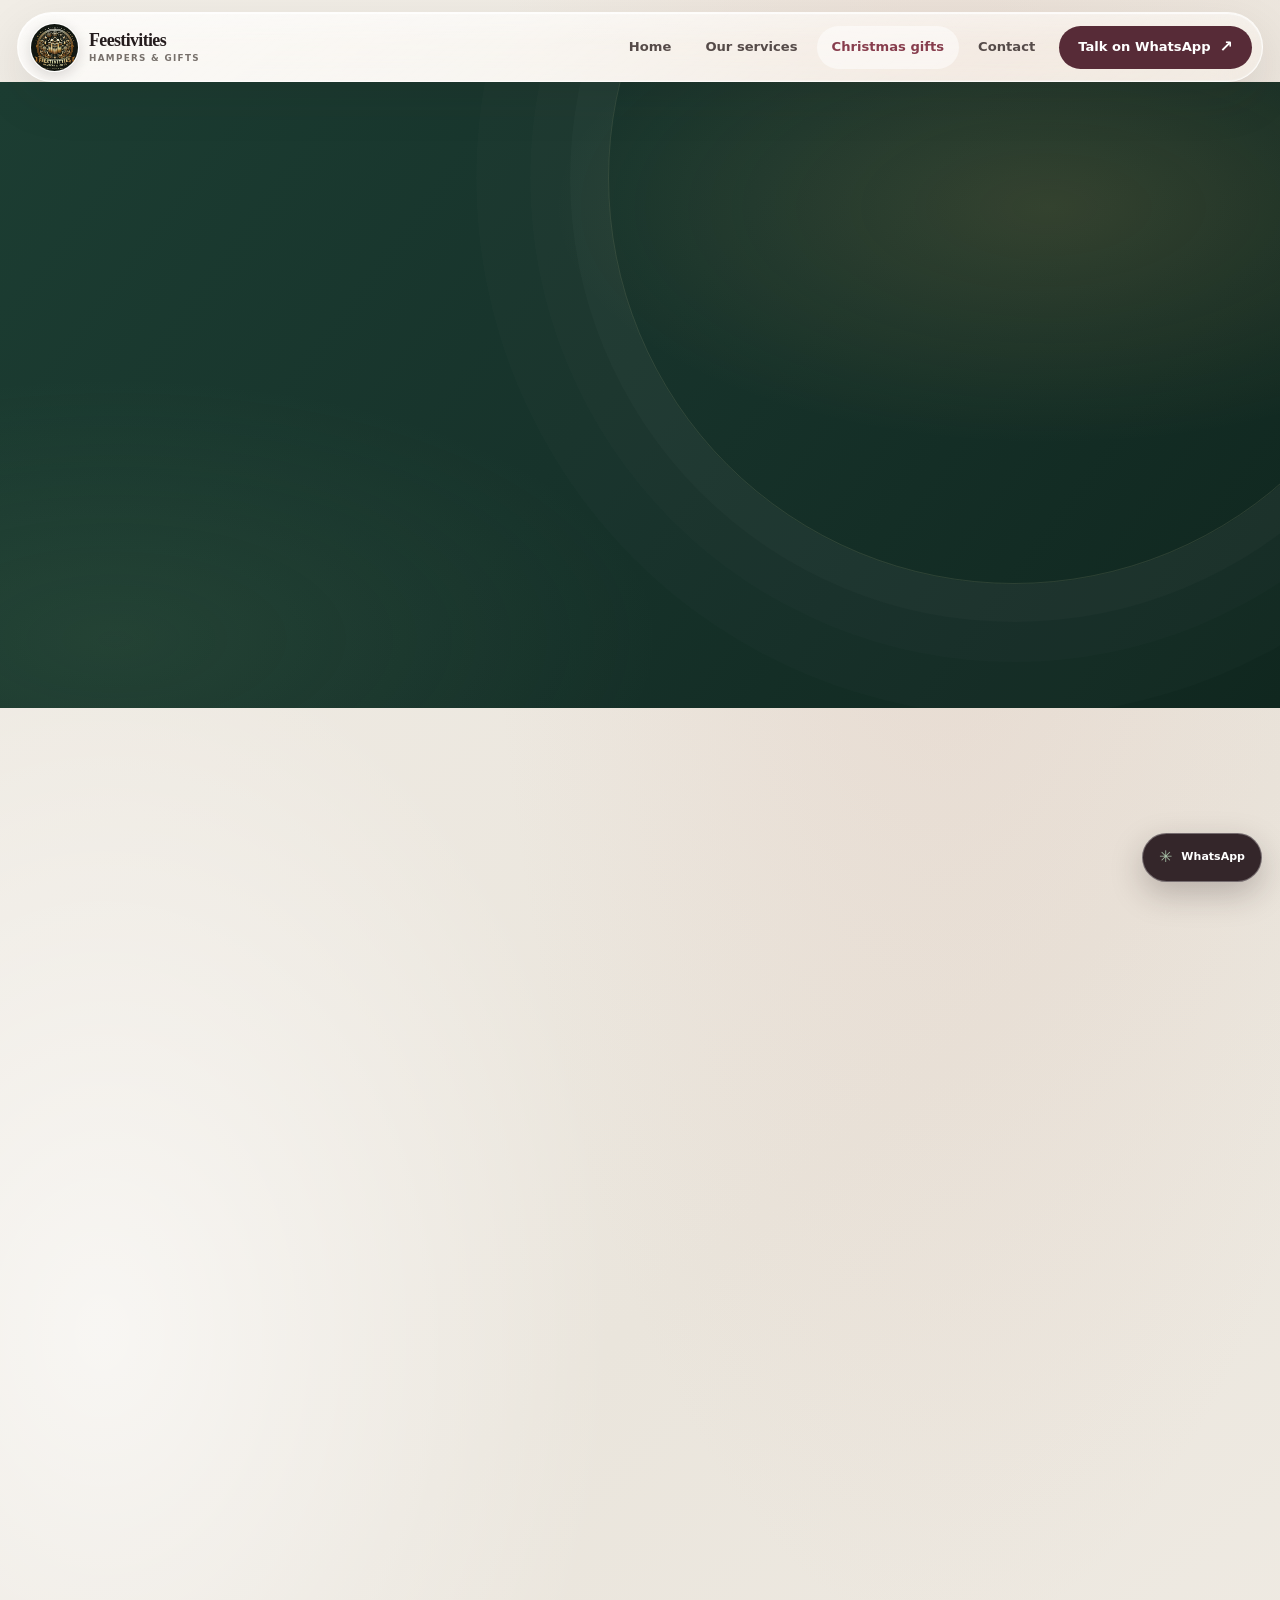
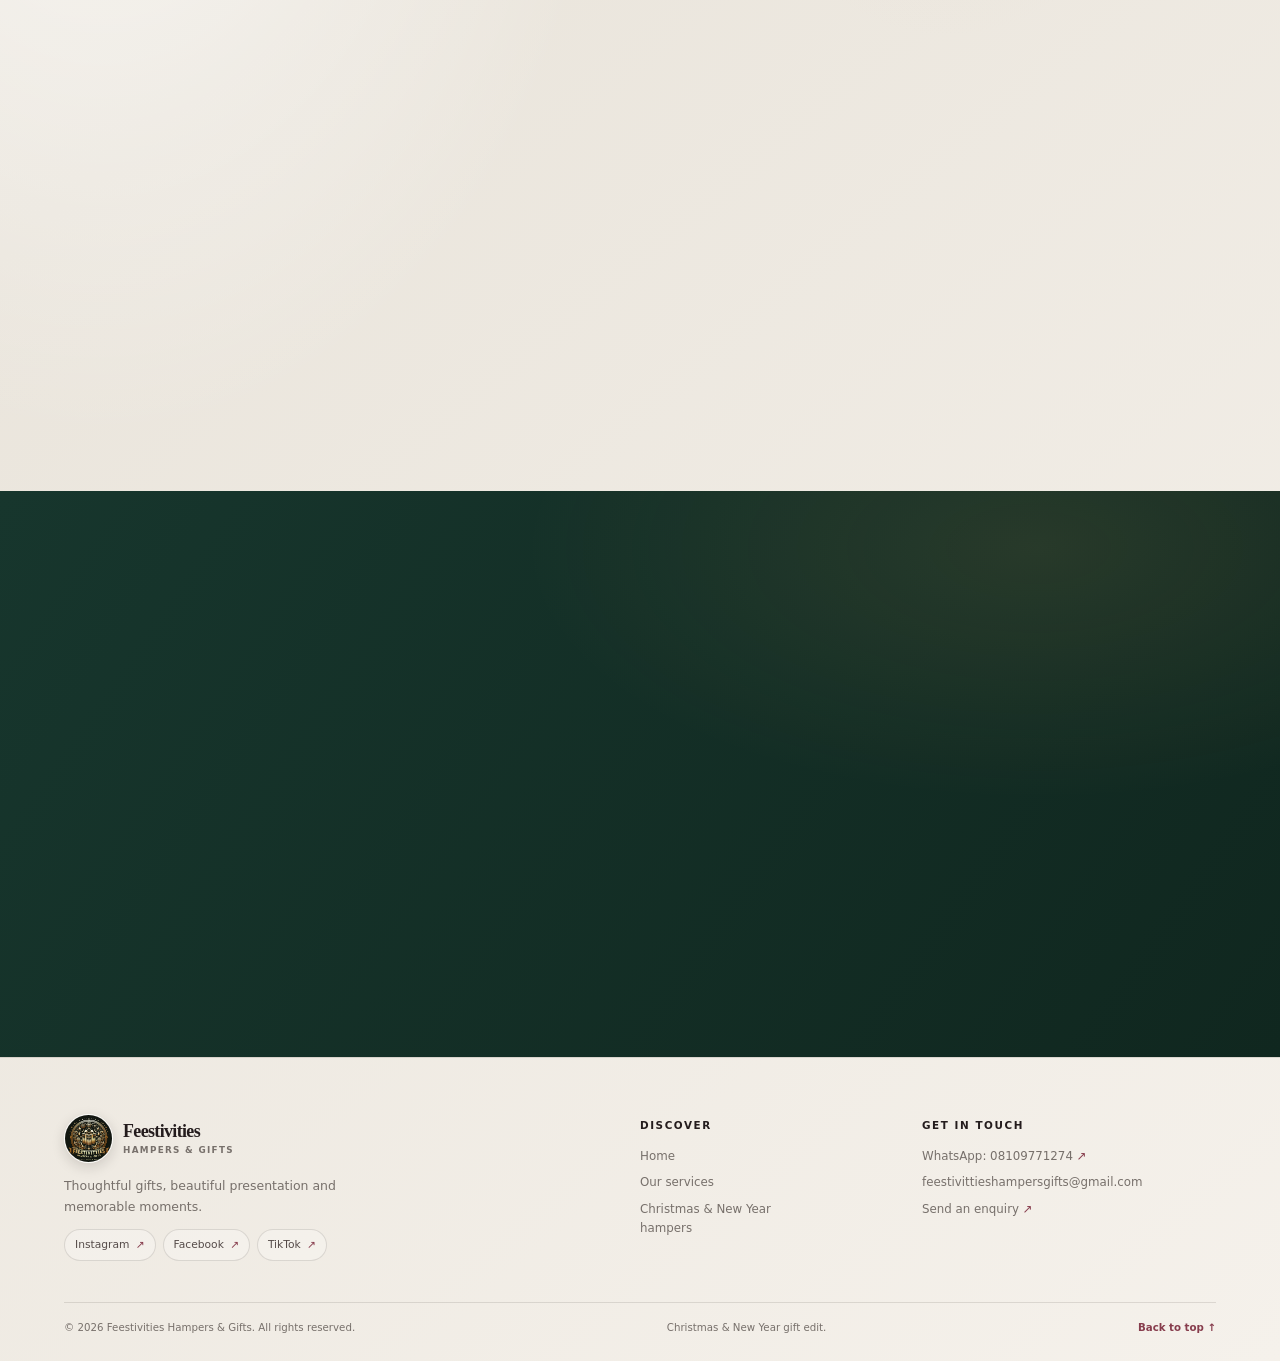
==== commit d0a8baae: "Prepare static GitHub Pages deployment" ====
--- a/christmas.html
+++ b/christmas.html
@@ -5,11 +5,14 @@
   <meta name="viewport" content="width=device-width, initial-scale=1">
   <meta name="theme-color" content="#17362d">
   <meta name="referrer" content="strict-origin-when-cross-origin">
+  <meta http-equiv="Content-Security-Policy" content="default-src 'self'; base-uri 'self'; object-src 'none'; form-action 'self'; script-src 'self'; style-src 'self'; img-src 'self' data:; font-src 'self' data:; connect-src 'self'; upgrade-insecure-requests">
   <title>Christmas &amp; New Year Hampers | Feestivities</title>
   <meta name="description" content="Compare seven Christmas and New Year hampers from ₦30,000 to ₦550,000. Review listed items, view each package and enquire on WhatsApp.">
+  <link rel="canonical" href="https://feestivittieshampersgifts.github.io/com/christmas.html">
   <meta name="keywords" content="Christmas hampers, New Year gifts, gift hampers Nigeria, festive hampers, holiday gifts, Feestivities">
   <meta property="og:type" content="website">
   <meta property="og:site_name" content="Feestivities Hampers &amp; Gifts">
+  <meta property="og:url" content="https://feestivittieshampersgifts.github.io/com/christmas.html">
   <meta property="og:title" content="Christmas &amp; New Year Hampers | Feestivities">
   <meta property="og:description" content="Compare seven Christmas and New Year hamper tiers from ₦30,000 to ₦550,000.">
   <meta property="og:image" content="https://files.manuscdn.com/user_upload_by_module/session_file/310519664079366504/PZFJXllDNMhSNqJx.jpg">
@@ -20,8 +23,8 @@
   <meta name="twitter:description" content="Compare seven Christmas and New Year hamper tiers from ₦30,000 to ₦550,000.">
   <meta name="twitter:image" content="https://files.manuscdn.com/user_upload_by_module/session_file/310519664079366504/PZFJXllDNMhSNqJx.jpg">
   <meta name="twitter:image:alt" content="Feestivities Christmas and New Year hamper packages and listed price tiers from the supplied flyer">
-  <link rel="icon" href="/manus-storage/logo_28c76340.jpg">
-  <link rel="preload" as="image" href="/manus-storage/christmas-season-flyer_0f5daa36.jpg" fetchpriority="high">
+  <link rel="icon" href="assets/images/logo.jpg">
+  <link rel="preload" as="image" href="assets/holiday/christmas-season-flyer.jpg" fetchpriority="high">
   <link rel="stylesheet" href="css/style.css">
   <link rel="stylesheet" href="css/christmas.css">
   <script src="js/main.js" defer></script>
@@ -31,7 +34,7 @@
   <div class="scroll-meter" aria-hidden="true"><span></span></div>
   <header class="site-header glass-surface">
     <a class="brand" href="index.html" aria-label="Feestivities Hampers & Gifts home">
-      <img src="/manus-storage/logo_28c76340.jpg" alt="">
+      <img src="assets/images/logo.jpg" alt="">
       <span class="brand-name">Feestivities<small>Hampers &amp; Gifts</small></span>
     </a>
     <button class="menu-toggle" type="button" aria-label="Open navigation" aria-expanded="false" aria-controls="primary-navigation"><span></span><span></span></button>
@@ -58,7 +61,7 @@
           <p class="holiday-assurance"><span aria-hidden="true">✳</span> Pick a price to see the listed items. Your order is confirmed with us in WhatsApp.</p>
         </div>
         <figure class="holiday-hero-art reveal">
-          <img src="/manus-storage/christmas-season-flyer_0f5daa36.jpg" alt="Original Feestivities Christmas and New Year hamper artwork showing seven price options from ₦30,000 to ₦550,000" fetchpriority="high">
+          <img src="assets/holiday/christmas-season-flyer.jpg" alt="Original Feestivities Christmas and New Year hamper artwork showing seven price options from ₦30,000 to ₦550,000" fetchpriority="high">
           <figcaption class="holiday-art-note glass-surface"><span>Seven festive tiers</span><strong>₦30,000—₦550,000</strong></figcaption>
         </figure>
       </div>
@@ -91,32 +94,32 @@
 
           <div class="holiday-price-strip" role="group" aria-label="Select a Christmas or New Year hamper price">
             <button type="button" class="holiday-price-card is-selected" data-tier-choice="30000" aria-pressed="true">
-              <img src="/manus-storage/christmas-hamper-30k_6fb6ea8e.jpg" alt="Supplied flyer image for the ₦30,000 hamper" loading="lazy"><span>₦30,000</span>
+              <img src="assets/holiday/christmas-hamper-30k.jpg" alt="Supplied flyer image for the ₦30,000 hamper" loading="lazy"><span>₦30,000</span>
             </button>
             <button type="button" class="holiday-price-card" data-tier-choice="50000" aria-pressed="false">
-              <img src="/manus-storage/christmas-hamper-50k_7fb014f1.jpg" alt="Supplied flyer image for the ₦50,000 hamper" loading="lazy"><span>₦50,000</span>
+              <img src="assets/holiday/christmas-hamper-50k.jpg" alt="Supplied flyer image for the ₦50,000 hamper" loading="lazy"><span>₦50,000</span>
             </button>
             <button type="button" class="holiday-price-card" data-tier-choice="100000" aria-pressed="false">
-              <img src="/manus-storage/christmas-hamper-100k_f8b1f1f9.jpg" alt="Supplied flyer image for the ₦100,000 hamper" loading="lazy"><span>₦100,000</span>
+              <img src="assets/holiday/christmas-hamper-100k.jpg" alt="Supplied flyer image for the ₦100,000 hamper" loading="lazy"><span>₦100,000</span>
             </button>
             <button type="button" class="holiday-price-card" data-tier-choice="250000" aria-pressed="false">
-              <img src="/manus-storage/christmas-hamper-250k_0b3e7d86.jpg" alt="Supplied flyer image for the ₦250,000 hamper" loading="lazy"><span>₦250,000</span>
+              <img src="assets/holiday/christmas-hamper-250k.jpg" alt="Supplied flyer image for the ₦250,000 hamper" loading="lazy"><span>₦250,000</span>
             </button>
             <button type="button" class="holiday-price-card" data-tier-choice="275000" aria-pressed="false">
-              <img src="/manus-storage/christmas-hamper-275k_22e24116.jpg" alt="Supplied flyer image for the ₦275,000 Classic hamper" loading="lazy"><span>₦275,000</span>
+              <img src="assets/holiday/christmas-hamper-275k.jpg" alt="Supplied flyer image for the ₦275,000 Classic hamper" loading="lazy"><span>₦275,000</span>
             </button>
             <button type="button" class="holiday-price-card" data-tier-choice="360000" aria-pressed="false">
-              <img src="/manus-storage/christmas-hamper-360k_352757a6.jpg" alt="Supplied flyer image for the ₦360,000 Premium hamper" loading="lazy"><span>₦360,000</span>
+              <img src="assets/holiday/christmas-hamper-360k.jpg" alt="Supplied flyer image for the ₦360,000 Premium hamper" loading="lazy"><span>₦360,000</span>
             </button>
             <button type="button" class="holiday-price-card" data-tier-choice="550000" aria-pressed="false">
-              <img src="/manus-storage/christmas-hamper-550k_cf9f7002.jpg" alt="Supplied flyer image for the ₦550,000 Executive Luxury hamper" loading="lazy"><span>₦550,000</span>
+              <img src="assets/holiday/christmas-hamper-550k.jpg" alt="Supplied flyer image for the ₦550,000 Executive Luxury hamper" loading="lazy"><span>₦550,000</span>
             </button>
           </div>
 
           <div class="selected-hamper-layout" id="selected-hamper-details" aria-live="polite">
             <figure class="package-art" id="package-art">
               <button type="button" class="package-image-button" id="open-package-image" aria-haspopup="dialog" aria-label="Open the selected hamper image larger">
-                <img id="selected-package-image" src="/manus-storage/christmas-hamper-30k_6fb6ea8e.jpg" alt="Christmas and New Year ₦30,000 hamper package as shown in the supplied artwork" fetchpriority="high">
+                <img id="selected-package-image" src="assets/holiday/christmas-hamper-30k.jpg" alt="Christmas and New Year ₦30,000 hamper package as shown in the supplied artwork" fetchpriority="high">
                 <span class="package-image-zoom">View image larger <b aria-hidden="true">↗</b></span>
               </button>
               <span class="premium-package-focus" id="premium-package-focus" hidden aria-hidden="true"></span>
@@ -186,7 +189,7 @@
 
   <footer class="site-footer">
     <div class="container footer-main">
-      <div class="footer-brand-block"><a class="brand footer-brand" href="index.html" aria-label="Feestivities Hampers & Gifts home"><img src="/manus-storage/logo_28c76340.jpg" alt=""><span class="brand-name">Feestivities<small>Hampers &amp; Gifts</small></span></a><p>Thoughtful gifts, beautiful presentation and memorable moments.</p><div class="social-links" aria-label="Social media"><a href="https://www.instagram.com/f_hampers_gifts?igsi=MThiamdqd2gwbDBrdw==" target="_blank" rel="noopener noreferrer">Instagram <span>↗</span></a><a href="https://www.facebook.com/profile.php?id=61571345895703&amp;mibextid=rS40aB7S9Ucbxw6v" target="_blank" rel="noopener noreferrer">Facebook <span>↗</span></a><a href="https://www.tiktok.com/@feestivities_hamp?_r=1&amp;_t=ZS-99L8Qdt3c1w" target="_blank" rel="noopener noreferrer">TikTok <span>↗</span></a></div></div>
+      <div class="footer-brand-block"><a class="brand footer-brand" href="index.html" aria-label="Feestivities Hampers & Gifts home"><img src="assets/images/logo.jpg" alt=""><span class="brand-name">Feestivities<small>Hampers &amp; Gifts</small></span></a><p>Thoughtful gifts, beautiful presentation and memorable moments.</p><div class="social-links" aria-label="Social media"><a href="https://www.instagram.com/f_hampers_gifts?igsi=MThiamdqd2gwbDBrdw==" target="_blank" rel="noopener noreferrer">Instagram <span>↗</span></a><a href="https://www.facebook.com/profile.php?id=61571345895703&amp;mibextid=rS40aB7S9Ucbxw6v" target="_blank" rel="noopener noreferrer">Facebook <span>↗</span></a><a href="https://www.tiktok.com/@feestivities_hamp?_r=1&amp;_t=ZS-99L8Qdt3c1w" target="_blank" rel="noopener noreferrer">TikTok <span>↗</span></a></div></div>
       <div class="footer-link-group"><h2>Discover</h2><a href="index.html">Home</a><a href="services.html">Our services</a><a href="christmas.html">Christmas &amp; New Year hampers</a></div>
       <div class="footer-link-group"><h2>Get in touch</h2><a href="https://wa.me/2348109771274" target="_blank" rel="noopener noreferrer">WhatsApp: 08109771274 <span>↗</span></a><a href="mailto:feestivittieshampersgifts@gmail.com">feestivittieshampersgifts@gmail.com</a><a href="contact.html#enquiry">Send an enquiry <span>↗</span></a></div>
     </div>
@@ -195,7 +198,7 @@
   <a class="whatsapp-float" href="https://wa.me/2348109771274?text=Hello%20Feestivities%20Hampers%20%26%20Gifts%2C%20I%20would%20like%20to%20ask%20about%20Christmas%20and%20New%20Year%20hampers." target="_blank" rel="noopener noreferrer" aria-label="Ask Feestivities about Christmas hampers on WhatsApp"><span aria-hidden="true">✳</span><small>WhatsApp</small></a>
 
   <dialog class="package-image-dialog" id="package-image-dialog" aria-label="Hamper artwork full size">
-    <div class="package-image-dialog-inner"><button type="button" class="package-image-close" id="close-package-image" aria-label="Close enlarged hamper artwork">×</button><img id="package-image-large" src="/manus-storage/christmas-hamper-30k_6fb6ea8e.jpg" alt="Enlarged Christmas and New Year hamper artwork"><p id="package-image-caption">Christmas and New Year hamper artwork</p></div>
+    <div class="package-image-dialog-inner"><button type="button" class="package-image-close" id="close-package-image" aria-label="Close enlarged hamper artwork">×</button><img id="package-image-large" src="assets/holiday/christmas-hamper-30k.jpg" alt="Enlarged Christmas and New Year hamper artwork"><p id="package-image-caption">Christmas and New Year hamper artwork</p></div>
   </dialog>
 </body>
 </html>
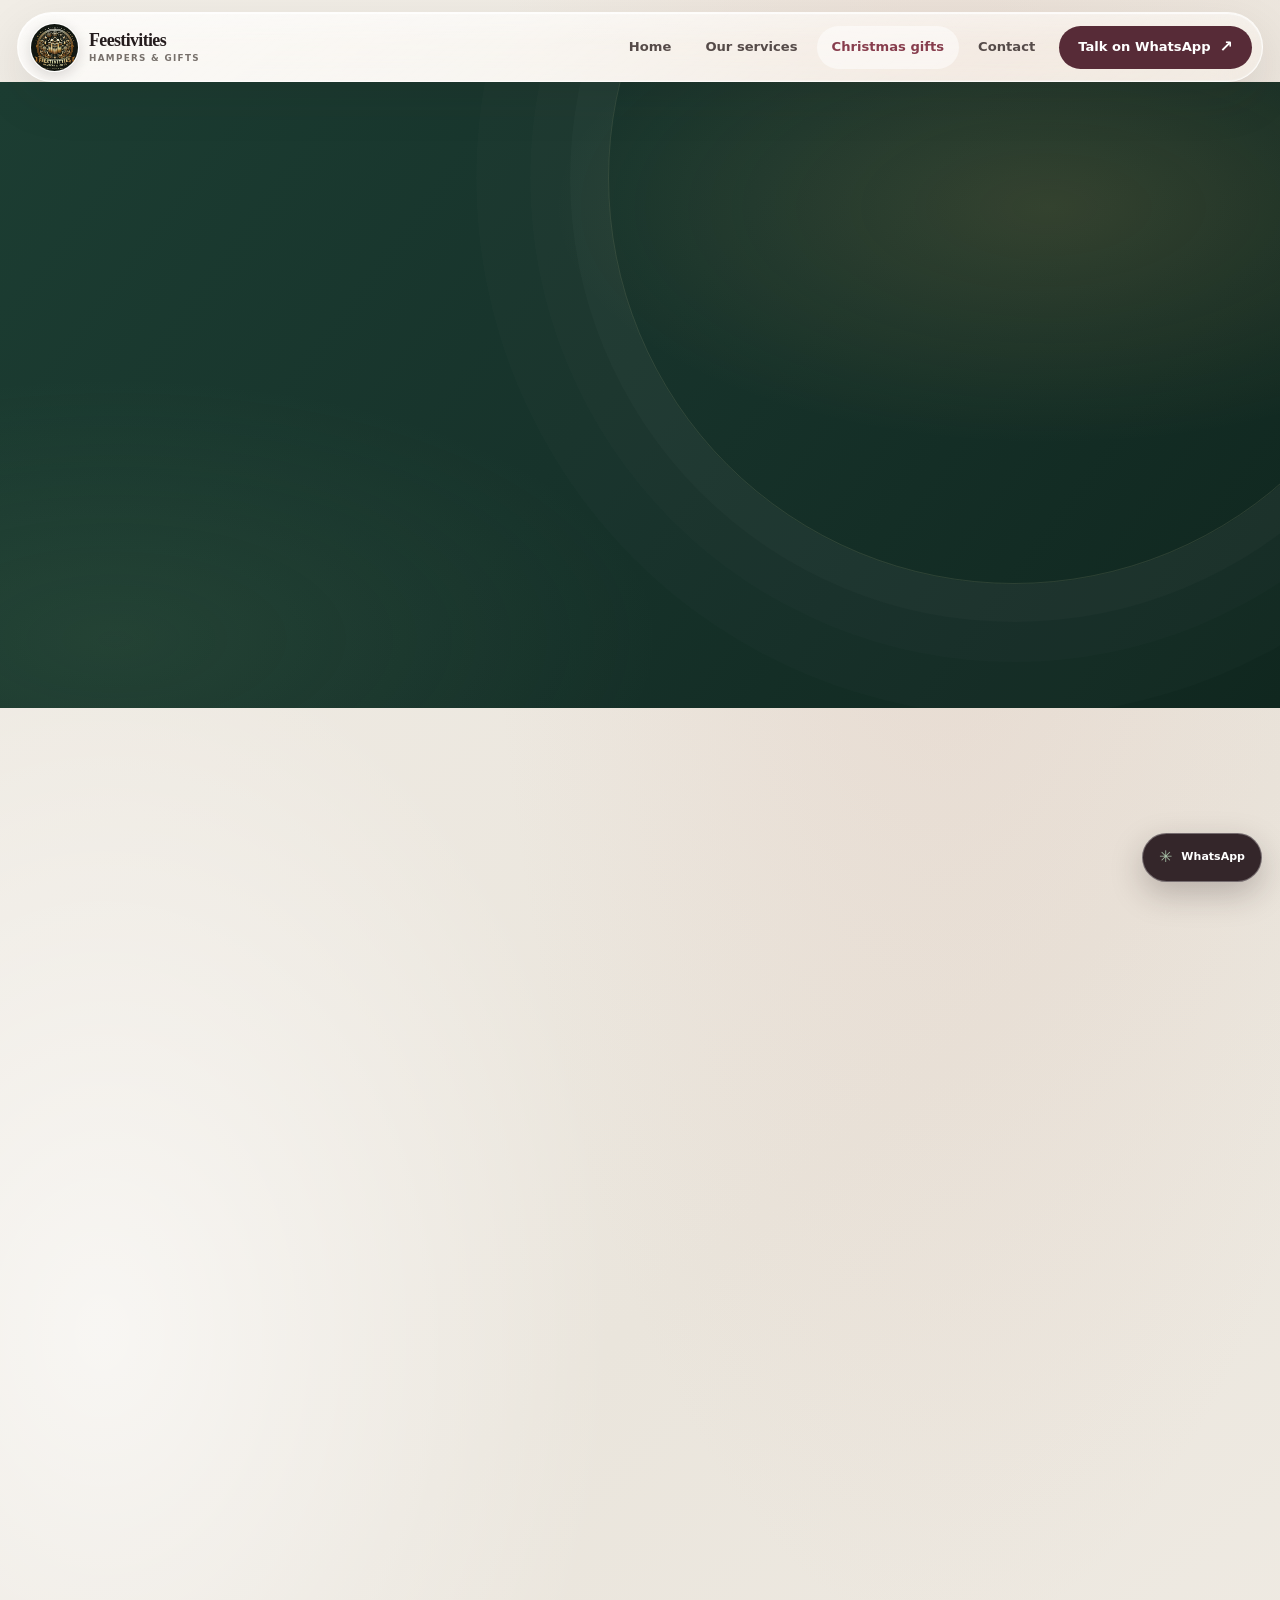
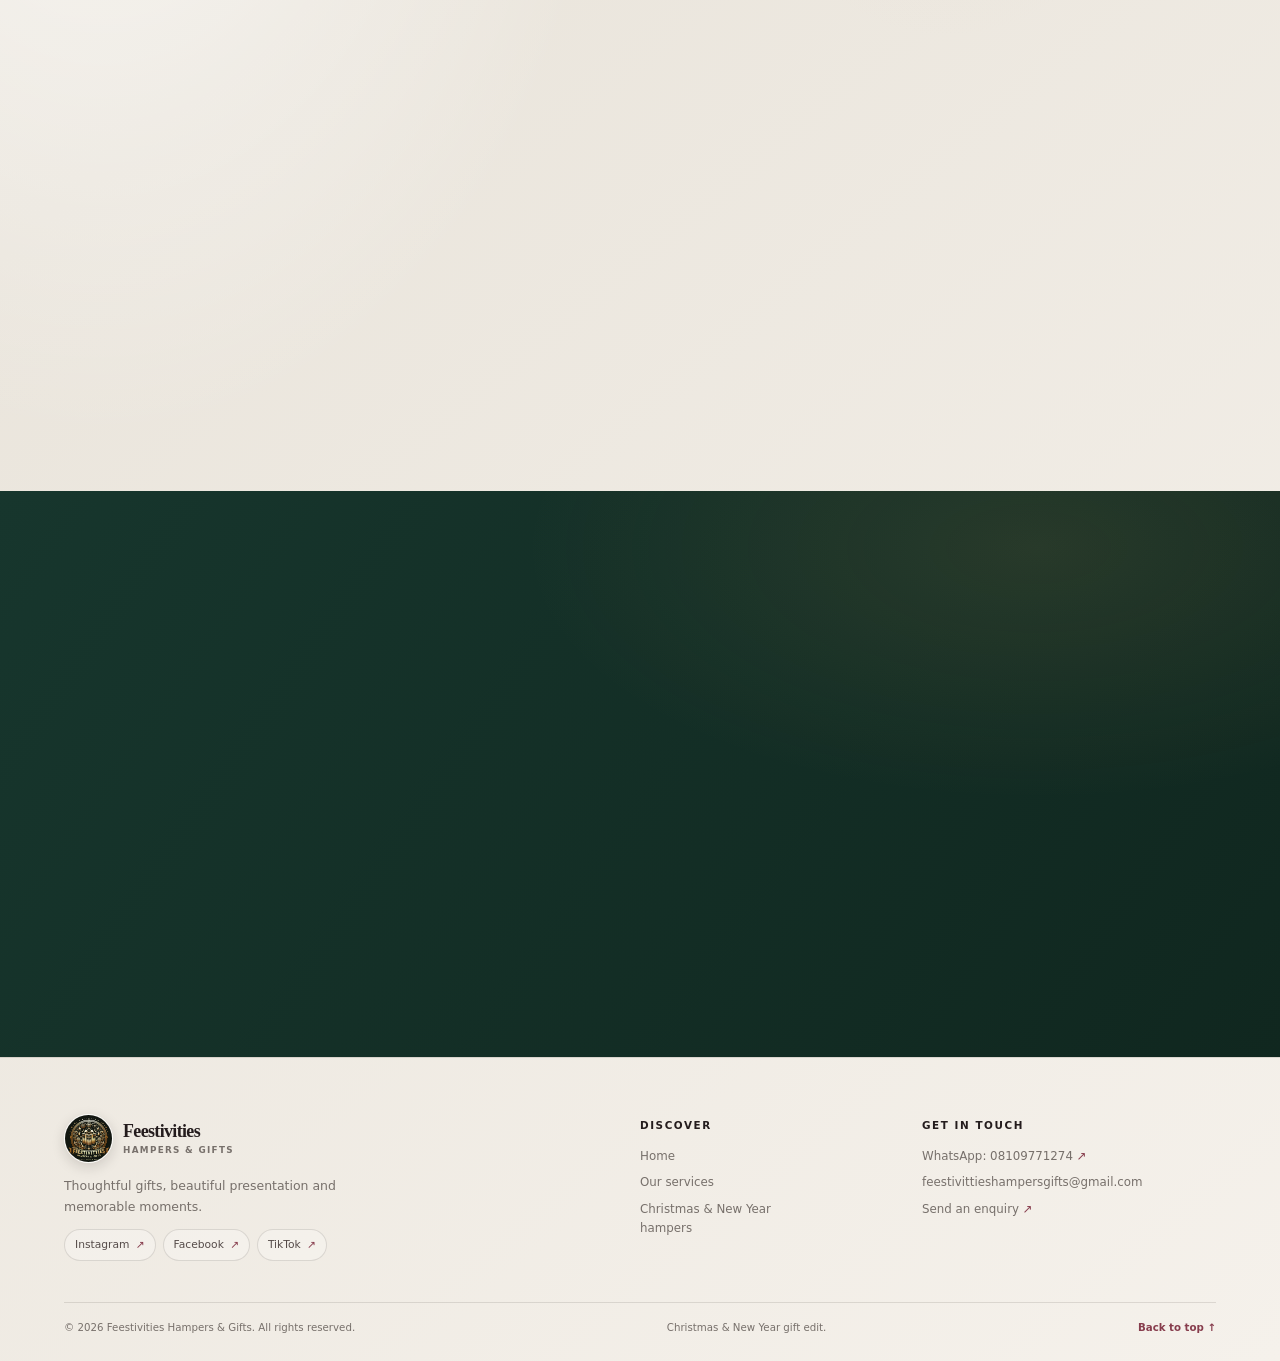
==== commit ada489cb: "Separate premium hamper tier artwork" ====
--- a/christmas.html
+++ b/christmas.html
@@ -106,13 +106,13 @@
               <img src="assets/holiday/christmas-hamper-250k.jpg" alt="Supplied flyer image for the ₦250,000 hamper" loading="lazy"><span>₦250,000</span>
             </button>
             <button type="button" class="holiday-price-card" data-tier-choice="275000" aria-pressed="false">
-              <img src="assets/holiday/christmas-hamper-275k.jpg" alt="Supplied flyer image for the ₦275,000 Classic hamper" loading="lazy"><span>₦275,000</span>
+              <img src="assets/holiday/christmas-hamper-275k.jpg" alt="Separate full-height price and item panel for the ₦275,000 Classic hamper" loading="lazy"><span>₦275,000</span>
             </button>
             <button type="button" class="holiday-price-card" data-tier-choice="360000" aria-pressed="false">
-              <img src="assets/holiday/christmas-hamper-360k.jpg" alt="Supplied flyer image for the ₦360,000 Premium hamper" loading="lazy"><span>₦360,000</span>
+              <img src="assets/holiday/christmas-hamper-360k.jpg" alt="Separate full-height price and item panel for the ₦360,000 Premium hamper" loading="lazy"><span>₦360,000</span>
             </button>
             <button type="button" class="holiday-price-card" data-tier-choice="550000" aria-pressed="false">
-              <img src="assets/holiday/christmas-hamper-550k.jpg" alt="Supplied flyer image for the ₦550,000 Executive Luxury hamper" loading="lazy"><span>₦550,000</span>
+              <img src="assets/holiday/christmas-hamper-550k.jpg" alt="Separate full-height price and item panel for the ₦550,000 Executive Luxury hamper" loading="lazy"><span>₦550,000</span>
             </button>
           </div>
 
@@ -122,13 +122,12 @@
                 <img id="selected-package-image" src="assets/holiday/christmas-hamper-30k.jpg" alt="Christmas and New Year ₦30,000 hamper package as shown in the supplied artwork" fetchpriority="high">
                 <span class="package-image-zoom">View image larger <b aria-hidden="true">↗</b></span>
               </button>
-              <span class="premium-package-focus" id="premium-package-focus" hidden aria-hidden="true"></span>
-              <figcaption id="selected-package-caption">The supplied Christmas &amp; New Year hamper artwork</figcaption>
+              <figcaption id="selected-package-caption">Separate image for the selected hamper tier</figcaption>
             </figure>
             <div class="package-details">
               <p class="eyebrow"><span class="eyebrow-line"></span> Selected hamper</p>
               <h3 id="selected-package-name">₦30,000 Christmas hamper</h3>
-              <p class="package-help">Items shown in the supplied package artwork:</p>
+              <p class="package-help">Items shown in this price-tier artwork:</p>
               <div class="package-inclusions" id="package-inclusions">
                 <article class="package-list is-active" data-package="30000" aria-labelledby="items-30000-title">
                   <h4 id="items-30000-title">Items included</h4>
@@ -148,15 +147,21 @@
                 </article>
                 <article class="package-list" data-package="275000" aria-labelledby="items-275000-title" hidden>
                   <h4 id="items-275000-title">Classic hamper — items shown</h4>
-                  <ul><li>Hamper basket or box</li><li>Stainless steel water flask</li><li>Premium rice, 5 kg</li><li>Milo or Bournvita, extra-large pack</li><li>Milk, extra-large pack</li><li>Flavoured tea</li><li>Premium coffee</li><li>Cornflakes, family size</li><li>Oatmeal</li><li>Assorted biscuits</li><li>Premium chocolate and sweets</li><li>Crisps or plantain chips</li><li>Nuts or chin chin</li><li>Mayonnaise, big pack</li><li>Spaghetti, 2 packs</li><li>Paste sauce</li><li>Smoked fish</li><li>Imported sardines</li><li>Premium juice</li><li>Premium non-alcoholic wine</li><li>Premium hard wine</li><li>Baked beans, big pack</li><li>Green peas, big pack</li><li>Sweet corn, big pack</li><li>Tissue box</li><li>Luxury hamper presentation</li><li>Customized Christmas card</li></ul>
+                  <ul>
+                    <li>Hamper basket or box</li><li>Stainless steel water flask</li><li>Premium rice, 5 kg</li><li>Milo or Bournvita, extra-large pack</li><li>Milk, extra-large pack</li><li>Flavoured tea</li><li>Premium coffee</li><li>Cornflakes, family size</li><li>Oatmeal</li><li>Assorted biscuits</li><li>Premium chocolate and sweets</li><li>Crisps or plantain chips</li><li>Nuts or chin chin</li><li>Mayonnaise, big pack</li><li>Spaghetti, 2 packs</li><li>Paste sauce</li><li>Smoked fish</li><li>Imported sardines</li><li>Premium juice</li><li>Premium non-alcoholic wine</li><li>Premium hand wash</li><li>Rakhid beans, big pack</li><li>Green peas, big pack</li><li>Sweet corn, big pack</li><li>Tissue box</li><li>Luxury hamper box or basket and presentation</li><li>Customized Christmas card</li>
+                  </ul>
                 </article>
                 <article class="package-list" data-package="360000" aria-labelledby="items-360000-title" hidden>
                   <h4 id="items-360000-title">Premium hamper — items shown</h4>
-                  <ul><li>Premium rice, 5 kg</li><li>Premium garri</li><li>Beans, 3 kg</li><li>Spaghetti, 3 packs</li><li>Macaroni, 2 packs</li><li>Premium vegetable oil</li><li>Tomato paste</li><li>Curry and thyme</li><li>Seasoning cubes</li><li>Smoked fish</li><li>Corned beef</li><li>Imported sardines</li><li>Baked beans</li><li>Sweet corn</li><li>Oats, 2 packs</li><li>Mayonnaise</li><li>Milo or Bournvita, large pack</li><li>Premium tea and coffee</li><li>Cranberry, family size</li><li>Oreo</li><li>Chocolate drink</li><li>Flavoured milk and juice</li><li>Non-alcoholic wine</li><li>Fortified water</li><li>Assorted biscuits, cookies and sweets</li><li>Potato chips</li><li>Mixed nuts, chin chin and popcorn</li><li>Seasonal fresh fruits</li><li>Air freshener and kitchen towel</li><li>Stainless steel flask</li><li>Customized Christmas card</li></ul>
+                  <ul>
+                    <li>Premium rice, 5 kg</li><li>Golden Penny or Housewell semolina</li><li>Premium garri</li><li>Beans, 1 kg</li><li>Spaghetti, 3 packs</li><li>Macaroni, 2 packs</li><li>Premium vegetable oil</li><li>Tomato paste</li><li>Toma D paste, multipack</li><li>Curry and thyme</li><li>Seasoning cubes, family pack</li><li>Stockfish</li><li>Smoked fish</li><li>Crayfish</li><li>Ground pepper</li><li>Imported sardines</li><li>Baked beans</li><li>Sweet corn</li><li>Oats, 2 packs</li><li>Mayonnaise</li><li>Milk or Flavourita, large pack</li><li>“Pack of 2 or Three Chunks,” large pack (wording as printed; please confirm)</li><li>Premium tea</li><li>Premium coffee</li><li>Chocolate, family size</li><li>Oats</li><li>Chocolate drink</li><li>Flavoured milk and juice</li><li>Non-alcoholic wine</li><li>Bottled water</li><li>Assorted biscuits, cookies and sweets</li><li>Rakhid drink (name as printed)</li><li>Mixed nuts, chin chin and popcorn</li><li>Fresh fruits (seasonal)</li><li>Air-tight container and kitchen towel</li><li>Stainless steel flask</li><li>Luxury gift box or basket with presentation</li><li>Customized Christmas card</li>
+                  </ul>
                 </article>
                 <article class="package-list" data-package="550000" aria-labelledby="items-550000-title" hidden>
                   <h4 id="items-550000-title">Executive Luxury hamper — items shown</h4>
-                  <ul><li>Premium basmati rice, 5 kg</li><li>Premium honey, 1 litre</li><li>Premium garri, 5 kg</li><li>Golden Morn</li><li>Beans, 5 kg</li><li>Spaghetti, 3 packs</li><li>Macaroni, 3 packs</li><li>Premium vegetable oil</li><li>Tomato paste</li><li>Premium tea and coffee</li><li>Premium chocolate</li><li>Mixed nuts</li><li>Pringles, 2 tubes</li><li>Fruit juice, 2 large</li><li>Premium Irish juice</li><li>Non-alcoholic wine, large pack</li><li>Baked beans</li><li>Sweet corn</li><li>Oats, 2 packs</li><li>Chocolate drink</li><li>Milk, large pack</li><li>Assorted biscuits and sweets</li><li>Crisps or plantain chips</li><li>Premium hand wash</li><li>Ginger supplement</li><li>Perfume or diffuser</li><li>Imported sardines</li><li>Seasonal fresh vegetables</li><li>Luxury gift box or basket and presentation (small print is unclear)</li><li>Customized Christmas card</li></ul>
+                  <ul>
+                    <li>Premium basmati rice, 5 kg</li><li>Premium honey, 1 kg</li><li>Premium garri, 5 kg</li><li>Garlic premium pack</li><li>Beans, 5 kg</li><li>Spaghetti, 3 packs</li><li>Macaroni, 3 packs</li><li>Premium vegetable oil</li><li>Tomato paste</li><li>Premium tea</li><li>Premium coffee</li><li>Premium chocolate</li><li>Mixed nuts</li><li>Bread, 2 loaves</li><li>Fresh eggs, 2 trays</li><li>Premium fruit juice</li><li>Non-alcoholic wine, large pack</li><li>Baked beans</li><li>Sweet corn</li><li>Oats, 2 packs</li><li>Chocolate drink</li><li>Milk, large pack</li><li>Assorted biscuits and sweets</li><li>Crisps or plantain chips</li><li>Premium hand wash</li><li>Garlic item (the remaining wording is unclear in the supplied image)</li><li>Perfume or deodorant</li><li>Imported sardines</li><li>Fresh vegetables (assorted)</li><li>Luxury gift box or basket with presentation</li><li>Customized Christmas card</li>
+                  </ul>
                 </article>
               </div>
               <p class="package-source-note" id="package-source-note">Items are transcribed from the supplied flyer. Ask us to confirm current availability before ordering.</p>
@@ -166,7 +171,7 @@
           </div>
         </div>
 
-        <p class="holiday-print-note reveal"><span aria-hidden="true">i</span> The supplied flyer is the source for the packages and inclusions above. A few lines in its smallest print are difficult to verify at this image size; please ask us on WhatsApp to confirm the complete current contents before placing your order.</p>
+        <p class="holiday-print-note reveal"><span aria-hidden="true">i</span> The ₦275,000, ₦360,000 and ₦550,000 panels are shown separately from the newly supplied full-height image for clarity. Wording marked as unclear is transcribed as it appears; please confirm those specific details and current availability with us on WhatsApp before ordering.</p>
       </div>
     </section>
 
--- a/css/christmas.css
+++ b/css/christmas.css
@@ -52,20 +52,17 @@
 .holiday-price-card { display: flex; flex-direction: column; align-items: stretch; gap: 8px; min-width: 0; padding: 7px; border: 1px solid rgba(45,32,30,.12); border-radius: 12px; color: var(--ink-soft); background: rgba(255,255,255,.24); cursor: pointer; text-align: left; transition: transform .2s ease, border .2s ease, background .2s ease, box-shadow .2s ease; }
 .holiday-price-card:hover { transform: translateY(-3px); border-color: rgba(23,54,45,.42); }
 .holiday-price-card.is-selected { border-color: var(--holiday-green); background: rgba(255,255,255,.66); box-shadow: 0 0 0 2px rgba(23,54,45,.12); }
-.holiday-price-card img { width: 100%; height: clamp(44px, 6.4vw, 80px); border-radius: 7px; background: #ede5d5; object-fit: cover; object-position: center; }
+.holiday-price-card img { width: 100%; height: clamp(44px, 6.4vw, 80px); border-radius: 7px; background: #ede5d5; object-fit: contain; object-position: center; }
 .holiday-price-card span { font-size: clamp(.56rem, .84vw, .74rem); font-weight: 750; line-height: 1.25; text-align: center; }
 .selected-hamper-layout { display: grid; grid-template-columns: minmax(260px, .82fr) minmax(0, 1.18fr); align-items: start; gap: clamp(27px, 5vw, 65px); padding-top: clamp(25px, 4vw, 45px); }
 .package-art { position: sticky; top: 100px; display: grid; justify-items: center; gap: 10px; min-width: 0; margin: 0; }
 .package-image-button { position: relative; display: block; width: 100%; padding: 8px; overflow: hidden; border: 1px solid rgba(255,255,255,.87); border-radius: 18px; background: linear-gradient(145deg, #fff, #e9e1d5); box-shadow: 0 18px 42px rgba(40,30,25,.12), inset 0 1px rgba(255,255,255,.9); cursor: zoom-in; }
-.package-image-button > img { display: block; width: 100%; max-height: 460px; aspect-ratio: 1.47; border-radius: 12px; background: #e4ddcf; object-fit: cover; object-position: center; transition: transform .4s ease; }
+.package-image-button > img { display: block; width: 100%; max-height: 460px; aspect-ratio: 1.47; border-radius: 12px; background: #e4ddcf; object-fit: contain; object-position: center; transition: transform .4s ease; }
 .package-image-button:hover > img { transform: scale(1.025); }
-.package-art.is-premium .package-image-button > img { aspect-ratio: 16/9; }
+.package-art.has-portrait .package-image-button { display: grid; min-height: 0; place-items: center; }
+.package-art.has-portrait .package-image-button > img { width: auto; max-width: 100%; height: auto; max-height: none; aspect-ratio: auto; object-fit: contain; }
 .package-image-zoom { position: absolute; right: 15px; bottom: 15px; display: inline-flex; align-items: center; gap: 8px; padding: 9px 12px; border: 1px solid rgba(255,255,255,.72); border-radius: 999px; color: #fff; background: rgba(17,38,29,.74); box-shadow: 0 4px 15px rgba(0,0,0,.15); -webkit-backdrop-filter: blur(12px); backdrop-filter: blur(12px); font-size: .63rem; font-weight: 700; }
 .package-image-zoom b { font-size: .88rem; font-weight: 400; }
-.premium-package-focus { position: absolute; z-index: 2; top: 27.3%; width: 7.8%; height: 60%; border: 2px solid #efd18d; border-radius: 5px; background: rgba(239,209,141,.1); box-shadow: 0 0 0 9999px rgba(10,16,12,.12), 0 0 16px rgba(220,182,105,.6); pointer-events: none; transition: left .3s ease; }
-.premium-package-focus[data-column="0"] { left: 72.3%; }
-.premium-package-focus[data-column="1"] { left: 79.8%; }
-.premium-package-focus[data-column="2"] { left: 87.3%; }
 .package-art figcaption { color: var(--muted); font-size: .65rem; text-align: center; }
 .package-details { min-width: 0; padding: 7px 4px 4px; }
 .package-details > .eyebrow { margin-bottom: 12px; }
@@ -127,7 +124,6 @@
   .selected-hamper-layout { grid-template-columns: 1fr; gap: 24px; }
   .package-art { position: relative; top: auto; width: min(100%, 610px); margin-inline: auto; }
   .package-image-button > img { max-height: 420px; }
-  .premium-package-focus { top: 27.3%; height: 60%; }
   .holiday-how-layout { grid-template-columns: 1fr; gap: 30px; }
   .holiday-how-copy { max-width: 630px; }
 }
@@ -154,7 +150,6 @@
   .holiday-select-wrap select { min-height: 50px; font-size: .74rem; }
   .package-image-button { padding: 5px; border-radius: 14px; }
   .package-image-button > img { aspect-ratio: 1.34; border-radius: 10px; }
-  .package-art.is-premium .package-image-button > img { aspect-ratio: 16/9; }
   .package-image-zoom { right: 10px; bottom: 10px; padding: 8px 10px; font-size: .58rem; }
   .package-details > h3 { font-size: 2.2rem; }
   .package-list { padding: 14px 13px 11px; }
@@ -167,5 +162,5 @@
   .package-image-close { top: 15px; right: 15px; width: 38px; height: 38px; }
 }
 @media (prefers-reduced-motion: reduce) {
-  .holiday-teaser-art img, .holiday-price-card, .package-image-button > img, .premium-package-focus { transition: none; }
+  .holiday-teaser-art img, .holiday-price-card, .package-image-button > img { transition: none; }
 }
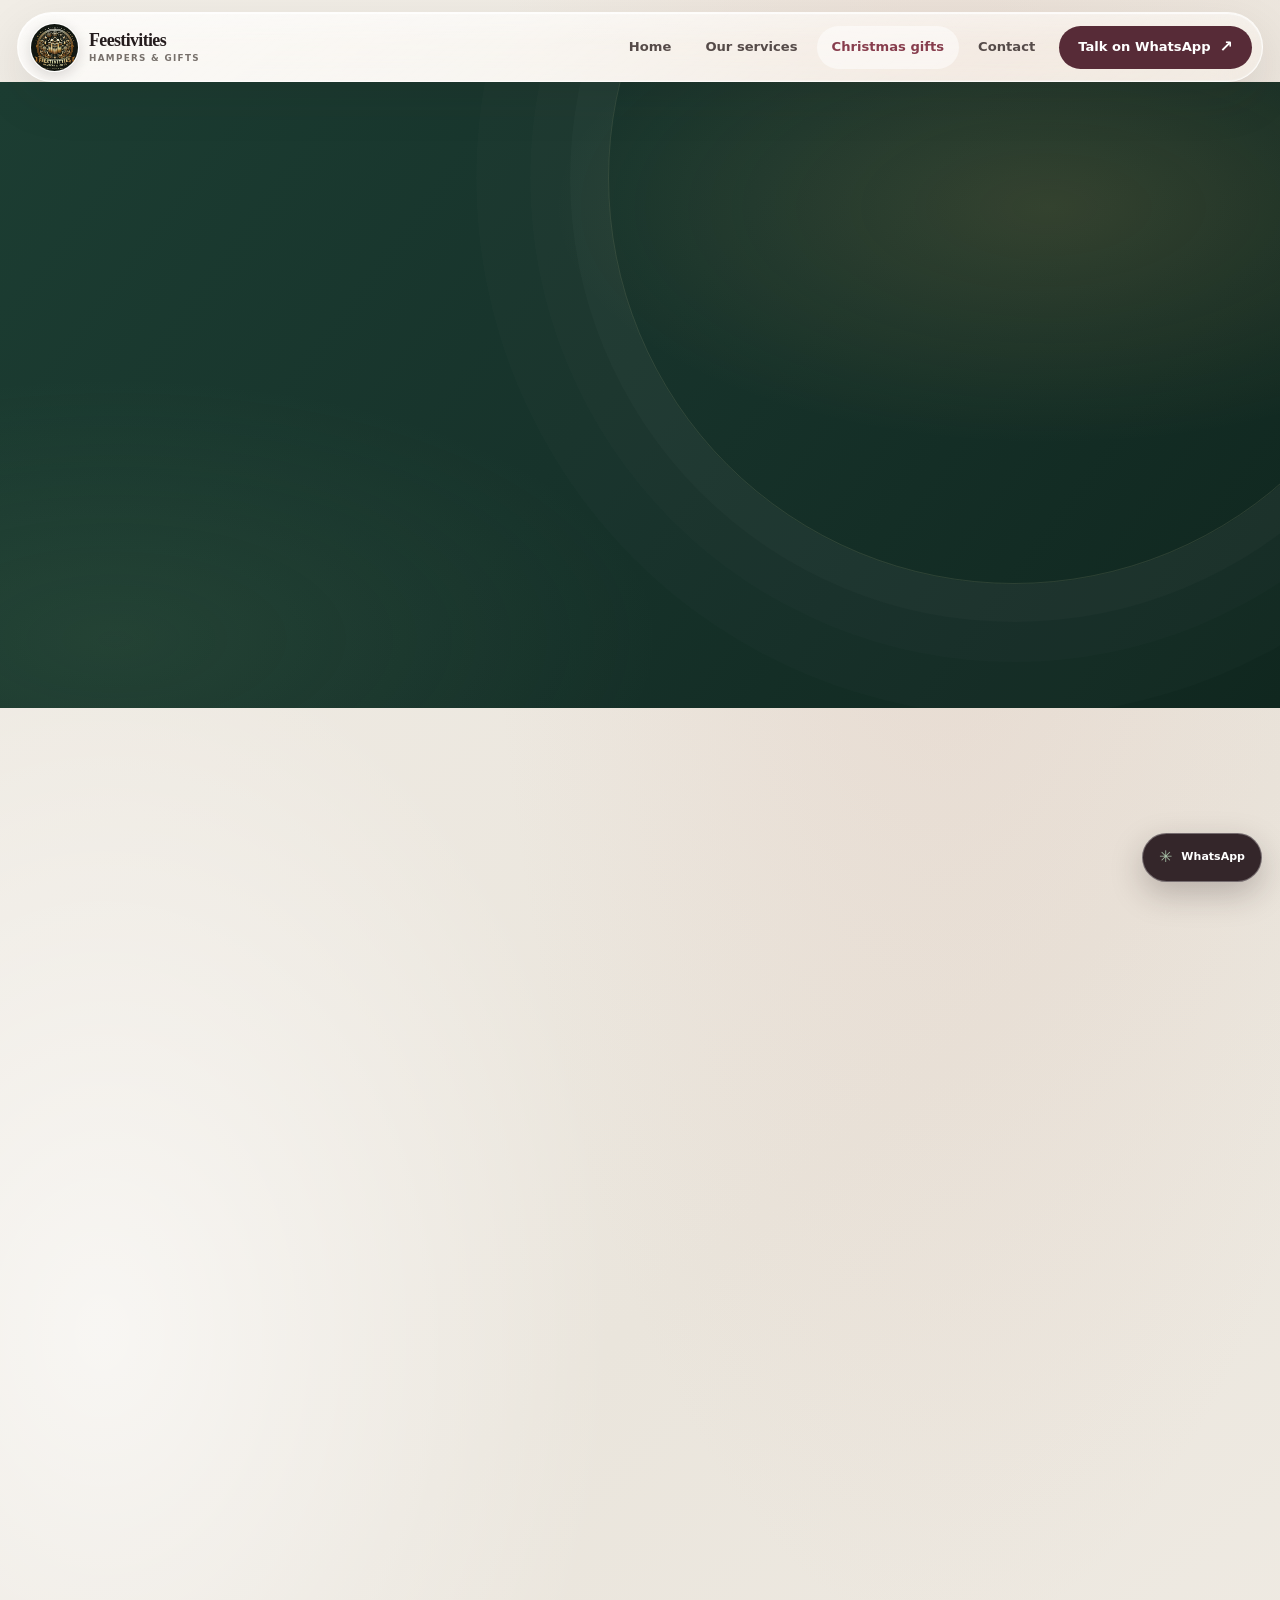
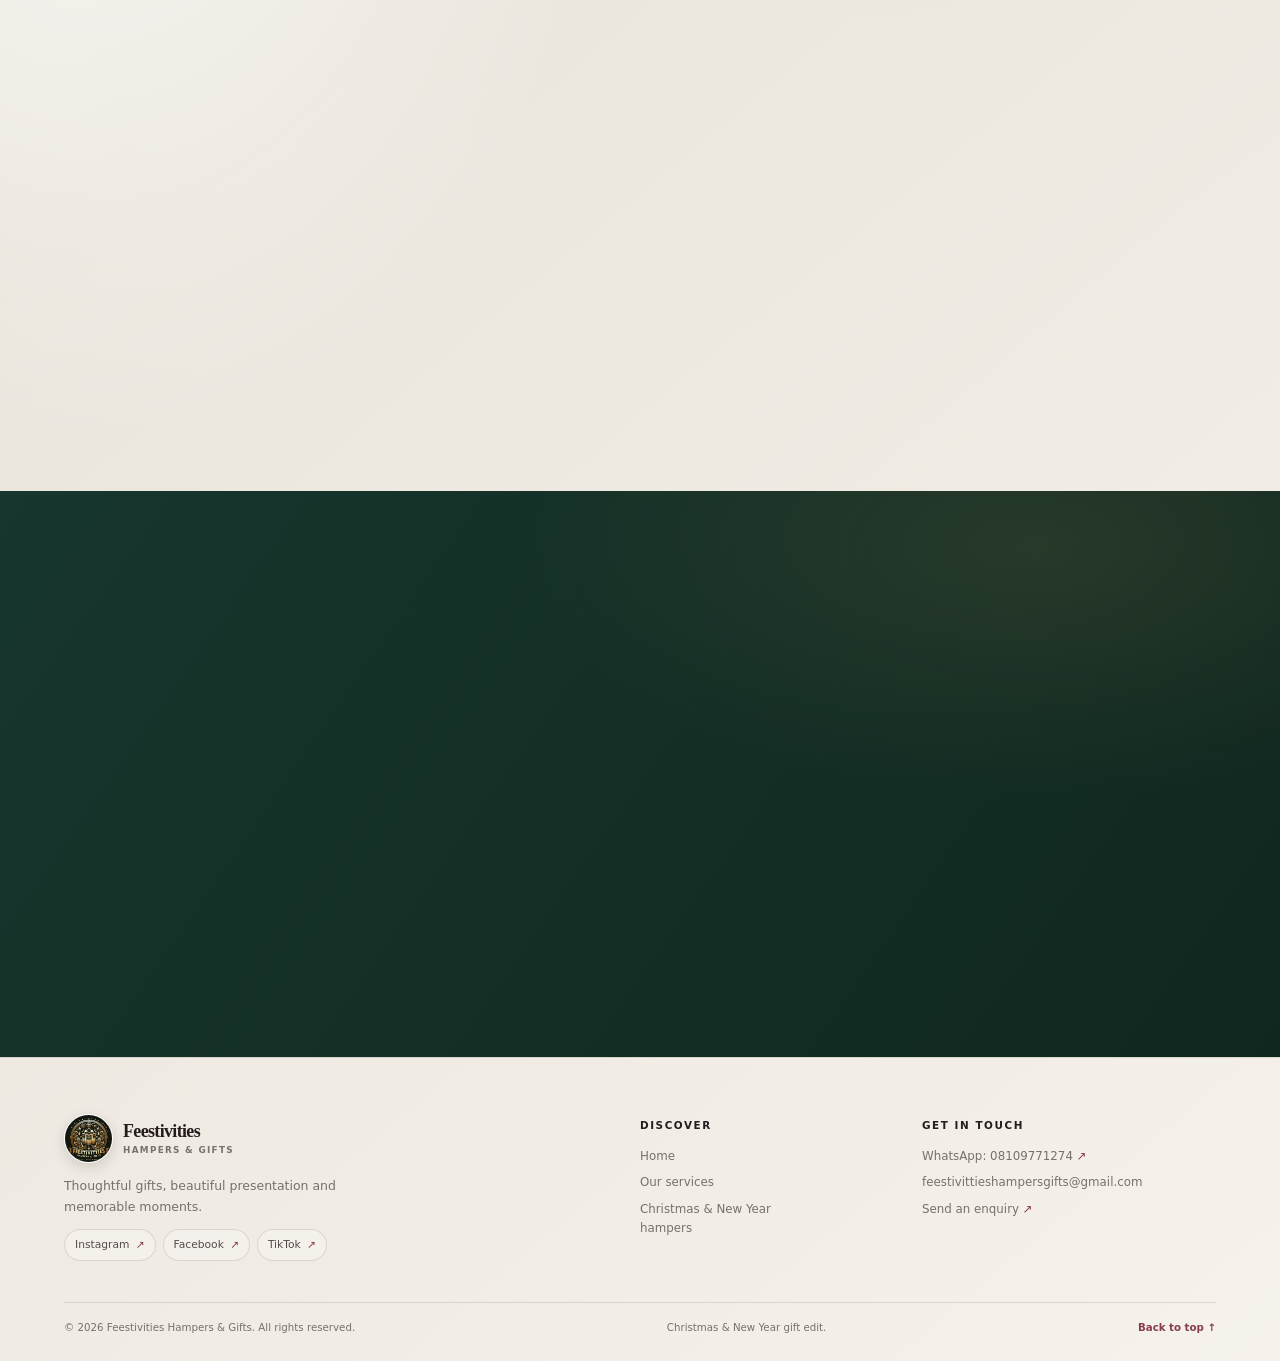
==== commit dcad9630: "Renew copyright footer year automatically" ====
--- a/christmas.html
+++ b/christmas.html
@@ -198,7 +198,7 @@
       <div class="footer-link-group"><h2>Discover</h2><a href="index.html">Home</a><a href="services.html">Our services</a><a href="christmas.html">Christmas &amp; New Year hampers</a></div>
       <div class="footer-link-group"><h2>Get in touch</h2><a href="https://wa.me/2348109771274" target="_blank" rel="noopener noreferrer">WhatsApp: 08109771274 <span>↗</span></a><a href="mailto:feestivittieshampersgifts@gmail.com">feestivittieshampersgifts@gmail.com</a><a href="contact.html#enquiry">Send an enquiry <span>↗</span></a></div>
     </div>
-    <div class="container footer-bottom"><span>© 2026 Feestivities Hampers &amp; Gifts. All rights reserved.</span><span>Christmas &amp; New Year gift edit.</span><a href="#top" class="back-top">Back to top ↑</a></div>
+    <div class="container footer-bottom"><span>© <span data-calendar-year>2026</span> Feestivities Hampers &amp; Gifts. All rights reserved.</span><span>Christmas &amp; New Year gift edit.</span><a href="#top" class="back-top">Back to top ↑</a></div>
   </footer>
   <a class="whatsapp-float" href="https://wa.me/2348109771274?text=Hello%20Feestivities%20Hampers%20%26%20Gifts%2C%20I%20would%20like%20to%20ask%20about%20Christmas%20and%20New%20Year%20hampers." target="_blank" rel="noopener noreferrer" aria-label="Ask Feestivities about Christmas hampers on WhatsApp"><span aria-hidden="true">✳</span><small>WhatsApp</small></a>
 
